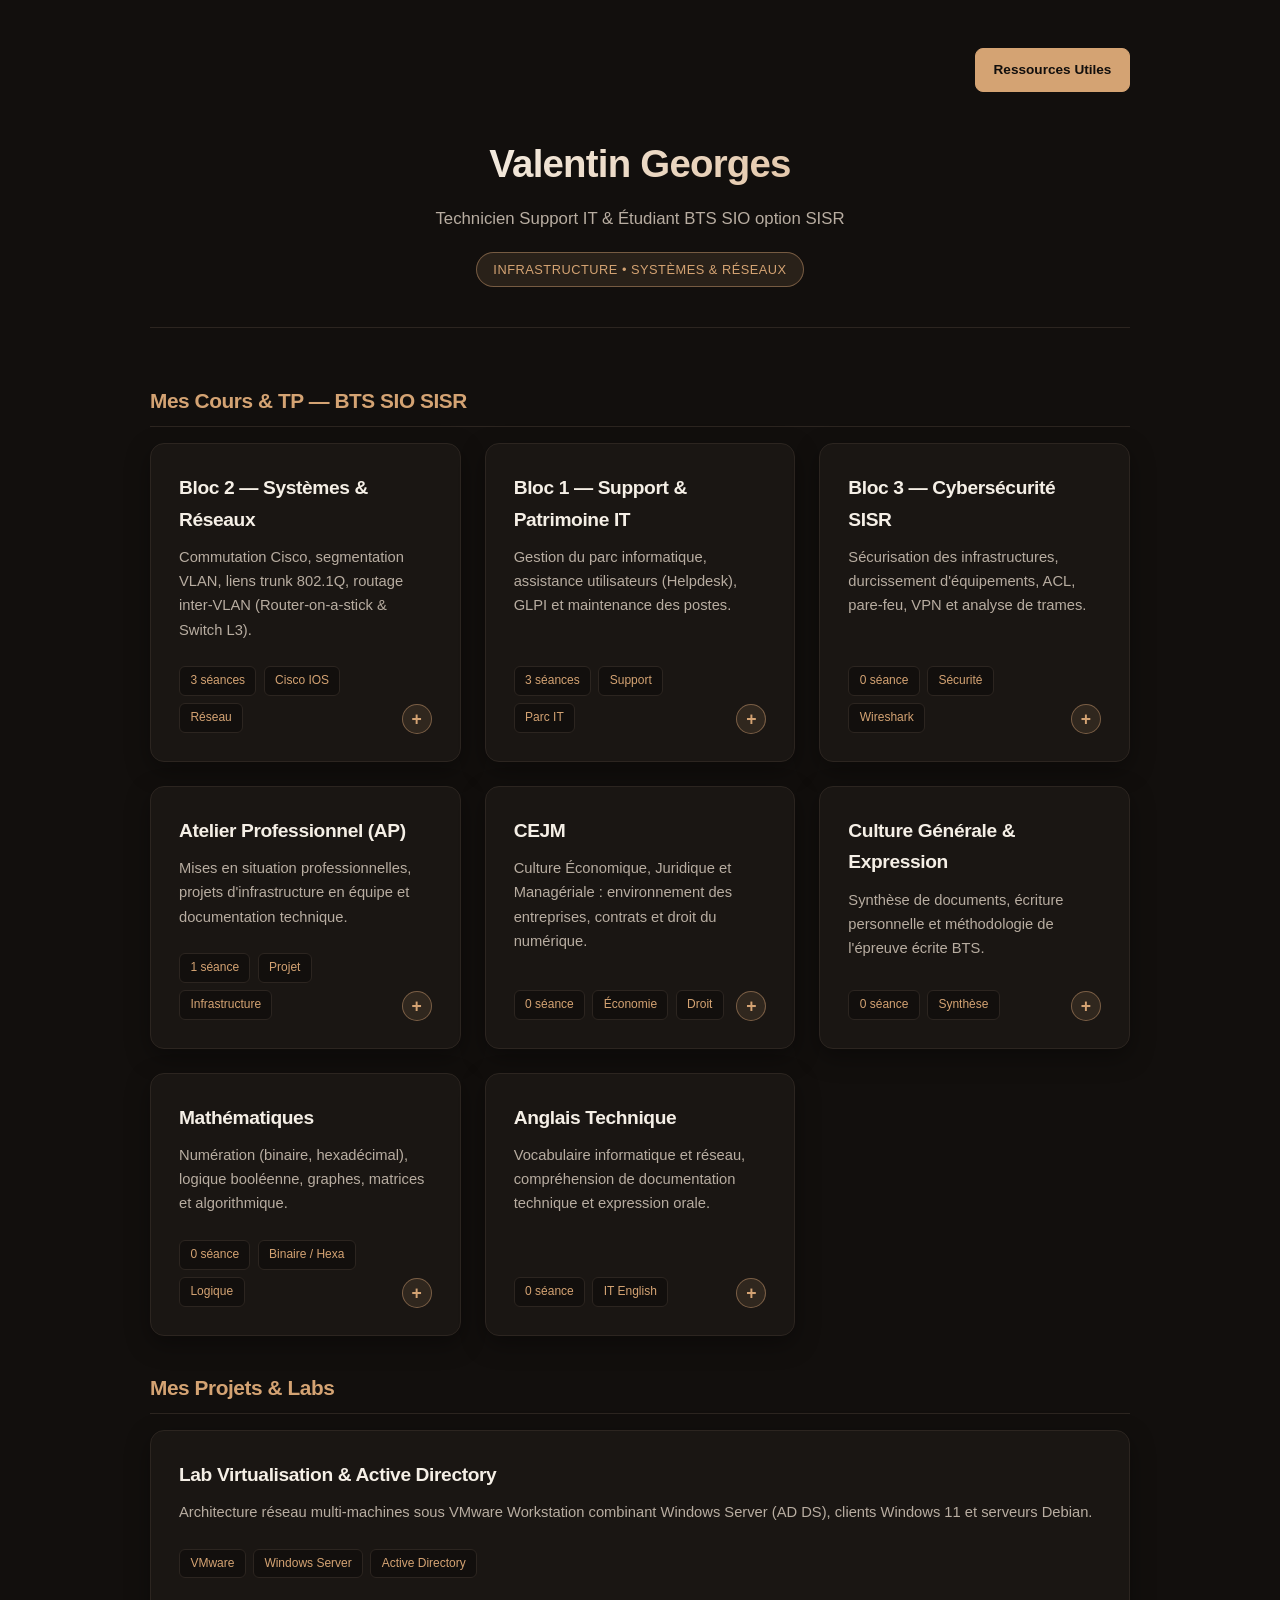
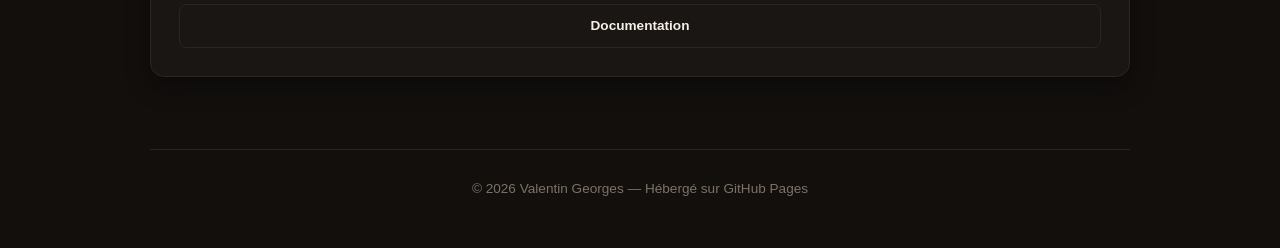
==== index.html @ 8f212cc9 "ajout du TP1 atelier pro" ====
<!DOCTYPE html>
<html lang="fr">
<head>
    <meta charset="UTF-8">
    <meta name="viewport" content="width=device-width, initial-scale=1.0">
    <title>Valentin Georges | Portfolio & Cours BTS SIO SISR</title>
    <link rel="stylesheet" href="style.css">
</head>
<body>

    <div class="container">
<!-- BARRE DE NAVIGATION -->
        <nav class="nav-barre nav-droite">
            <a href="ressources.html" class="btn btn-primary">Ressources Utiles</a>
        </nav>

        <header>
            <h1>Valentin Georges</h1>
            <p>Technicien Support IT & Étudiant BTS SIO option SISR</p>
            <span class="badge-header">Infrastructure • Systèmes & Réseaux </span>
        </header>

        <!-- =========================================================
             SECTION 1 : MES COURS BTS SIO SISR (CLIC POUR DÉPLIER)
             ========================================================= -->
        <h2 class="categorie-titre">Mes Cours & TP — BTS SIO SISR</h2>

        <section class="grid">

            <!-- BLOC 2 : SYSTÈMES & RÉSEAUX -->
            <details class="card">
                <summary>
                    <div>
                        <h2>Bloc 2 — Systèmes & Réseaux</h2>
                        <p>Commutation Cisco, segmentation VLAN, liens trunk 802.1Q, routage inter-VLAN (Router-on-a-stick & Switch L3).</p>
                    </div>
                    <div class="tags">
                        <span class="tag">3 séances</span>
                        <span class="tag">Cisco IOS</span>
                        <span class="tag">Réseau</span>
                    </div>
                </summary>
                <div class="card-liste-cours">
                    <a href="cours/cours-adresse-ip.html" class="btn btn-primary">TP 1 : L'Adresse IP (IPv4, Masque, ARP, DHCP)</a>
                    <a href="cours/tp-vlan-cisco1.html" class="btn btn-primary">TP 2 : Création VLANs & Trunk</a>
                    <a href="cours/tp-vlan-cisco2.html" class="btn btn-primary">TP 3 : Routage Inter-VLAN & L3</a>
                </div>
            </details>

            <!-- BLOC 1 : SUPPORT & PATRIMOINE IT -->
            <details class="card">
                <summary>
                    <div>
                        <h2>Bloc 1 — Support & Patrimoine IT</h2>
                        <p>Gestion du parc informatique, assistance utilisateurs (Helpdesk), GLPI et maintenance des postes.</p>
                    </div>
                    <div class="tags">
                        <span class="tag">3 séances</span>
                        <span class="tag">Support</span>
                        <span class="tag">Parc IT</span>
                    </div> 
                </summary>
                <div class="card-liste-cours">
                    <a href="cours/installation-vm-vmware.html" class="btn btn-primary">TP 1 : Installation VM VMware Workstation</a>
                    <a href="cours/tp-debian-grep.html" class="btn btn-primary">TP 2 : Utilisation de grep sous Debian</a>
                    <a href="cours/config-ip-statique-debian.html" class="btn btn-primary">TP 3:Configuration IP Statique sous Debian</a>
                </div>
            </details>

            <!-- BLOC 3 : CYBERSÉCURITÉ -->
            <details class="card">
                <summary>
                    <div>
                        <h2>Bloc 3 — Cybersécurité SISR</h2>
                        <p>Sécurisation des infrastructures, durcissement d'équipements, ACL, pare-feu, VPN et analyse de trames.</p>
                    </div>
                    <div class="tags">
                        <span class="tag">0 séance</span>
                        <span class="tag">Sécurité</span>
                        <span class="tag">Wireshark</span>
                    </div>
                </summary>
                <div class="card-liste-cours">
                    <span class="btn btn-secondary">Aucun cours publié pour le moment</span>
                </div>
            </details>

            <!-- ATELIER PROFESSIONNEL -->
            <details class="card">
                <summary>
                    <div>
                        <h2>Atelier Professionnel (AP)</h2>
                        <p>Mises en situation professionnelles, projets d'infrastructure en équipe et documentation technique.</p>
                    </div>
                    <div class="tags">
                        <span class="tag">0 séance</span>
                        <span class="tag">Projet</span>
                        <span class="tag">Infrastructure</span>
                    </div>
                </summary>
                <div class="card-liste-cours">
                    <a href="cours/tp1-steganographie.html" class="btn btn-primary">TP 1 : Stéganographie</a>
                </div>
            </details>

            <!-- CEJM -->
            <details class="card">
                <summary>
                    <div>
                        <h2>CEJM</h2>
                        <p>Culture Économique, Juridique et Managériale : environnement des entreprises, contrats et droit du numérique.</p>
                    </div>
                    <div class="tags">
                        <span class="tag">0 séance</span>
                        <span class="tag">Économie</span>
                        <span class="tag">Droit</span>
                    </div>
                </summary>
                <div class="card-liste-cours">
                    <span class="btn btn-secondary">Aucun cours publié pour le moment</span>
                </div>
            </details>

            <!-- CGE -->
            <details class="card">
                <summary>
                    <div>
                        <h2>Culture Générale & Expression</h2>
                        <p>Synthèse de documents, écriture personnelle et méthodologie de l'épreuve écrite BTS.</p>
                    </div>
                    <div class="tags">
                        <span class="tag">0 séance</span>
                        <span class="tag">Synthèse</span>
                    </div>
                </summary>
                <div class="card-liste-cours">
                    <span class="btn btn-secondary">Aucun cours publié pour le moment</span>
                </div>
            </details>

            <!-- MATHÉMATIQUES -->
            <details class="card">
                <summary>
                    <div>
                        <h2>Mathématiques</h2>
                        <p>Numération (binaire, hexadécimal), logique booléenne, graphes, matrices et algorithmique.</p>
                    </div>
                    <div class="tags">
                        <span class="tag">0 séance</span>
                        <span class="tag">Binaire / Hexa</span>
                        <span class="tag">Logique</span>
                    </div>
                </summary>
                <div class="card-liste-cours">
                    <span class="btn btn-secondary">Aucun cours publié pour le moment</span>
                </div>
            </details>

            <!-- ANGLAIS -->
            <details class="card">
                <summary>
                    <div>
                        <h2>Anglais Technique</h2>
                        <p>Vocabulaire informatique et réseau, compréhension de documentation technique et expression orale.</p>
                    </div>
                    <div class="tags">
                        <span class="tag">0 séance</span>
                        <span class="tag">IT English</span>
                    </div>
                </summary>
                <div class="card-liste-cours">
                    <span class="btn btn-secondary">Aucun cours publié pour le moment</span>
                </div>
            </details>

        </section>

        <!-- =========================================================
             SECTION 2 : PROJETS & RÉALISATIONS PERSONNELLES
             ========================================================= -->
        <h2 class="categorie-titre">Mes Projets & Labs</h2>

        <section class="grid">

            <!-- PROJET 2 : LAB VMWARE -->
            <article class="card">
                <div>
                    <h2>Lab Virtualisation & Active Directory</h2>
                    <p>Architecture réseau multi-machines sous VMware Workstation combinant Windows Server (AD DS), clients Windows 11 et serveurs Debian.</p>
                    <div class="tags">
                        <span class="tag">VMware</span>
                        <span class="tag">Windows Server</span>
                        <span class="tag">Active Directory</span>
                    </div>
                </div>
                <div class="links">
                    <a href="https://github.com/GsValentin" target="_blank" class="btn btn-secondary">Documentation</a>
                </div>
            </article>

        </section>

        <footer>
            <p>© 2026 Valentin Georges — Hébergé sur GitHub Pages</p>
        </footer>
    </div>
<script>
        document.querySelectorAll('details.card').forEach(card => {
            const nbCours = card.querySelectorAll('.card-liste-cours a.btn').length;
            const premierTag = card.querySelector('.tags .tag');
            if (premierTag) {
                premierTag.textContent = nbCours + (nbCours > 1 ? ' séances' : ' séance');
            }
        });
    </script>
</body>
</body>
</html>
---- style.css ----
/* ==========================================================================
   DESIGN SYSTEM "ESPRESSO & CARAMEL" (INSPIRATION FINARY)
   ========================================================================== */
:root {
    /* Fonds (Brun profond & Espresso) */
    --bg-main: #120F0D;          /* Fond principal très sombre et chaud */
    --bg-surface: #1A1613;       /* Fond des cartes et panneaux */
    --bg-surface-hover: #221D19; /* Survol des cartes */
    --bg-code: #0D0B09;          /* Fond des blocs de code */

    /* Textes (Crème, Lin & Taupe) */
    --text-primary: #F5EFE6;     /* Blanc crème doux (lisible sans agresser) */
    --text-secondary: #B8ADA1;   /* Beige grisé / taupe pour les descriptions */
    --text-muted: #7D7267;       /* Brun clair discret */

    /* Accents (Caramel, Or doux & Sable) */
    --accent-caramel: #D4A373;   /* Caramel signature */
    --accent-hover: #E2B68A;     /* Caramel éclairci au survol */
    --accent-subtle: rgba(212, 163, 115, 0.12); /* Teinte de fond légère */

    /* Bordures & Ombres */
    --border-subtle: #2C2520;
    --border-accent: rgba(212, 163, 115, 0.45);
    --shadow-card: 0 8px 24px rgba(0, 0, 0, 0.35);
}

/* --- Réinitialisation & Base --- */
* {
    box-sizing: border-box;
    margin: 0;
    padding: 0;
}

body {
    font-family: "Inter", -apple-system, BlinkMacSystemFont, "Segoe UI", Roboto, sans-serif;
    background-color: var(--bg-main);
    color: var(--text-primary);
    line-height: 1.65;
    padding: 3rem 1.25rem;
    -webkit-font-smoothing: antialiased;
}

.container {
    max-width: 980px;
    margin: 0 auto;
}

/* --- Typographie globale --- */
h1, h2, h3, h4 {
    color: var(--text-primary);
    font-weight: 600;
    letter-spacing: -0.02em;
}

a {
    color: var(--accent-caramel);
    text-decoration: none;
    transition: color 0.2s ease;
}

a:hover {
    color: var(--accent-hover);
}

/* --- Barre de navigation supérieure --- */
.nav-barre {
    display: flex;
    justify-content: space-between;
    align-items: center;
    gap: 0.75rem;
    margin-bottom: 2.5rem;
}

.nav-barre.nav-droite {
    justify-content: flex-end;
}

.nav-barre .btn {
    flex: 0 1 auto;
}

/* --- En-tête (Header) --- */
header {
    text-align: center;
    margin-bottom: 3.5rem;
    padding-bottom: 2.5rem;
    border-bottom: 1px solid var(--border-subtle);
}

header h1 {
    font-size: 2.4rem;
    margin-bottom: 0.6rem;
    background: linear-gradient(135deg, #F5EFE6 30%, #D4A373 100%);
    -webkit-background-clip: text;
    -webkit-text-fill-color: transparent;
}

header p {
    color: var(--text-secondary);
    font-size: 1.05rem;
    max-width: 600px;
    margin: 0 auto;
}

.badge-header {
    display: inline-block;
    background-color: var(--accent-subtle);
    color: var(--accent-caramel);
    border: 1px solid var(--border-accent);
    padding: 0.35rem 1rem;
    border-radius: 999px;
    font-size: 0.8rem;
    font-weight: 500;
    letter-spacing: 0.04em;
    text-transform: uppercase;
    margin-top: 1.25rem;
}

/* --- Grille & Cartes Projets (Portfolio) --- */
.grid {
    display: grid;
    grid-template-columns: repeat(auto-fit, minmax(290px, 1fr));
    gap: 1.5rem;
}

.card {
    background-color: var(--bg-surface);
    border: 1px solid var(--border-subtle);
    border-radius: 14px;
    padding: 1.75rem;
    display: flex;
    flex-direction: column;
    justify-content: space-between;
    box-shadow: var(--shadow-card);
    transition: transform 0.25s ease, border-color 0.25s ease, background-color 0.25s ease;
}

.card:hover {
    transform: translateY(-3px);
    background-color: var(--bg-surface-hover);
    border-color: var(--border-accent);
}

.card h2, .card h3 {
    font-size: 1.2rem;
    margin-bottom: 0.6rem;
}

.card p {
    color: var(--text-secondary);
    font-size: 0.92rem;
    margin-bottom: 1.5rem;
}

/* --- Étiquettes (Tags) --- */
.tags {
    display: flex;
    flex-wrap: wrap;
    gap: 0.45rem;
    margin-bottom: 1.6rem;
}

.tag {
    background-color: var(--bg-main);
    color: var(--accent-caramel);
    font-size: 0.75rem;
    font-weight: 500;
    padding: 0.25rem 0.65rem;
    border-radius: 6px;
    border: 1px solid var(--border-subtle);
}

/* --- Boutons d'action --- */
.links {
    display: flex;
    gap: 0.75rem;
}

.btn {
    display: inline-flex;
    align-items: center;
    justify-content: center;
    font-size: 0.85rem;
    font-weight: 600;
    padding: 0.6rem 1.1rem;
    border-radius: 8px;
    flex: 1;
    cursor: pointer;
    transition: all 0.2s ease;
}

.btn-primary {
    background-color: var(--accent-caramel);
    color: #120F0D;
    border: 1px solid var(--accent-caramel);
}

.btn-primary:hover {
    background-color: var(--accent-hover);
    border-color: var(--accent-hover);
    color: #120F0D;
}

.btn-secondary {
    background-color: transparent;
    color: var(--text-primary);
    border: 1px solid var(--border-subtle);
}

.btn-secondary:hover {
    background-color: var(--accent-subtle);
    border-color: var(--accent-caramel);
    color: var(--accent-caramel);
}

/* --- Tableaux & Blocs de code --- */
table {
    width: 100%;
    border-collapse: collapse;
    margin: 1.5rem 0;
    background-color: var(--bg-surface);
    border-radius: 10px;
    overflow: hidden;
    border: 1px solid var(--border-subtle);
}

th, td {
    padding: 0.85rem 1rem;
    text-align: left;
    border-bottom: 1px solid var(--border-subtle);
    font-size: 0.9rem;
}

th {
    background-color: var(--bg-surface-hover);
    color: var(--accent-caramel);
    font-weight: 600;
}

pre, code {
    font-family: "Cascadia Code", "Fira Code", Consolas, monospace;
    background-color: var(--bg-code);
    border: 1px solid var(--border-subtle);
    border-radius: 6px;
    font-size: 0.88rem;
}

code {
    padding: 0.15rem 0.4rem;
    color: var(--accent-caramel);
}

pre {
    padding: 1.1rem;
    overflow-x: auto;
    margin: 1.25rem 0;
    color: var(--text-primary);
}

pre code {
    border: none;
    padding: 0;
    background: none;
    color: inherit;
}

/* ==========================================================================
   COMPOSANTS RÉUTILISABLES : FICHES DE COURS & TP (.fiche-cours)
   ========================================================================== */
.fiche-cours {
    background-color: var(--bg-surface);
    border: 1px solid var(--border-subtle);
    border-radius: 14px;
    padding: 2.25rem;
    box-shadow: var(--shadow-card);
}

.fiche-cours h2 {
    color: var(--accent-caramel);
    font-size: 1.35rem;
    margin: 2.2rem 0 1rem 0;
    padding-bottom: 0.45rem;
    border-bottom: 1px solid var(--border-subtle);
}

.fiche-cours h2:first-child {
    margin-top: 0;
}

.fiche-cours h3 {
    color: var(--text-primary);
    font-size: 1.1rem;
    margin: 1.5rem 0 0.6rem 0;
}

.fiche-cours p {
    color: var(--text-secondary);
    margin-bottom: 1rem;
}

.fiche-cours ul, .fiche-cours ol {
    margin-left: 1.5rem;
    margin-bottom: 1.25rem;
    color: var(--text-secondary);
}

.fiche-cours li {
    margin-bottom: 0.45rem;
}

/* Encadré d'alerte / astuce / règle importante */
.encadre {
    background-color: var(--accent-subtle);
    border-left: 3px solid var(--accent-caramel);
    padding: 1rem 1.25rem;
    border-radius: 0 8px 8px 0;
    margin: 1.25rem 0;
    color: var(--text-primary);
    font-size: 0.92rem;
}

.encadre strong {
    color: var(--accent-caramel);
}

/* Captures d'écran & Schémas dans un cours */
.image-cours {
    max-width: 100%;
    height: auto;
    border-radius: 10px;
    border: 1px solid var(--border-subtle);
    margin: 1.25rem 0;
    display: block;
}

/* Lecteur PDF intégré */
.pdf-cadre {
    width: 100%;
    height: 650px;
    border: 1px solid var(--border-subtle);
    border-radius: 10px;
    margin-top: 1rem;
}

/* ==========================================================================
   COMPOSANTS RÉUTILISABLES : PAGE RESSOURCES & COMMANDES
   ========================================================================== */
.barre-recherche {
    width: 100%;
    padding: 0.9rem 1.2rem;
    background-color: var(--bg-surface);
    border: 1px solid var(--border-subtle);
    border-radius: 10px;
    color: var(--text-primary);
    font-size: 1rem;
    margin-bottom: 2rem;
    outline: none;
    transition: border-color 0.2s;
}

.barre-recherche:focus {
    border-color: var(--accent-caramel);
}

.categorie-titre {
    color: var(--accent-caramel);
    font-size: 1.3rem;
    margin: 2.2rem 0 1rem 0;
    padding-bottom: 0.5rem;
    border-bottom: 1px solid var(--border-subtle);
}

.commande-ligne {
    background-color: var(--bg-surface);
    border: 1px solid var(--border-subtle);
    border-radius: 10px;
    padding: 1rem 1.25rem;
    margin-bottom: 0.85rem;
    display: flex;
    flex-wrap: wrap;
    align-items: center;
    justify-content: space-between;
    gap: 1rem;
    transition: border-color 0.2s;
}

.commande-ligne:hover {
    border-color: var(--border-accent);
}

.commande-info {
    flex: 1;
    min-width: 240px;
}

.commande-desc {
    color: var(--text-secondary);
    font-size: 0.9rem;
    margin-top: 0.35rem;
}

.btn-copier {
    background-color: var(--accent-subtle);
    color: var(--accent-caramel);
    border: 1px solid var(--border-accent);
    padding: 0.45rem 0.9rem;
    border-radius: 6px;
    font-size: 0.8rem;
    font-weight: 600;
    cursor: pointer;
    transition: all 0.2s;
}

.btn-copier:hover {
    background-color: var(--accent-caramel);
    color: #120F0D;
}

/* --- Pied de page (Footer) --- */
footer {
    text-align: center;
    margin-top: 4.5rem;
    padding-top: 1.75rem;
    border-top: 1px solid var(--border-subtle);
    color: var(--text-muted);
    font-size: 0.85rem;
}
/* ==========================================================================
   CARTES DE COURS DÉPLIABLES (ACCORDÉON NATIF)
   ========================================================================== */
details.card {
    padding: 0;
    cursor: pointer;
    overflow: hidden;
}

details.card summary {
    list-style: none;
    padding: 1.75rem;
    display: flex;
    flex-direction: column;
    justify-content: space-between;
    height: 100%;
    position: relative;
}

details.card summary::-webkit-details-marker {
    display: none;
}

/* Indicateur visuel (+ / −) en bas à droite, aligné avec les tags */
details.card summary::after {
    content: "+";
    position: absolute;
    bottom: 1.65rem;
    right: 1.75rem;
    width: 28px;
    height: 28px;
    border-radius: 50%;
    background-color: var(--accent-subtle);
    color: var(--accent-caramel);
    border: 1px solid var(--border-accent);
    display: flex;
    align-items: center;
    justify-content: center;
    font-size: 1.1rem;
    font-weight: 600;
    transition: transform 0.25s ease, background-color 0.2s ease;
}

details.card[open] summary::after {
    content: "−";
    background-color: var(--accent-caramel);
    color: #120F0D;
}

details.card summary .tags {
    margin-bottom: 0;
    padding-right: 2.5rem; /* Évite qu'un tag ne passe sous le bouton + */
}

/* Contenu qui apparaît quand on clique sur la carte */
.card-liste-cours {
    padding: 1.25rem 1.75rem 1.75rem 1.75rem;
    border-top: 1px solid var(--border-subtle);
    display: flex;
    flex-direction: column;
    gap: 0.65rem;
    cursor: default;
    background-color: rgba(0, 0, 0, 0.15);
}

.card-liste-cours .btn {
    justify-content: flex-start;
    text-align: left;
}
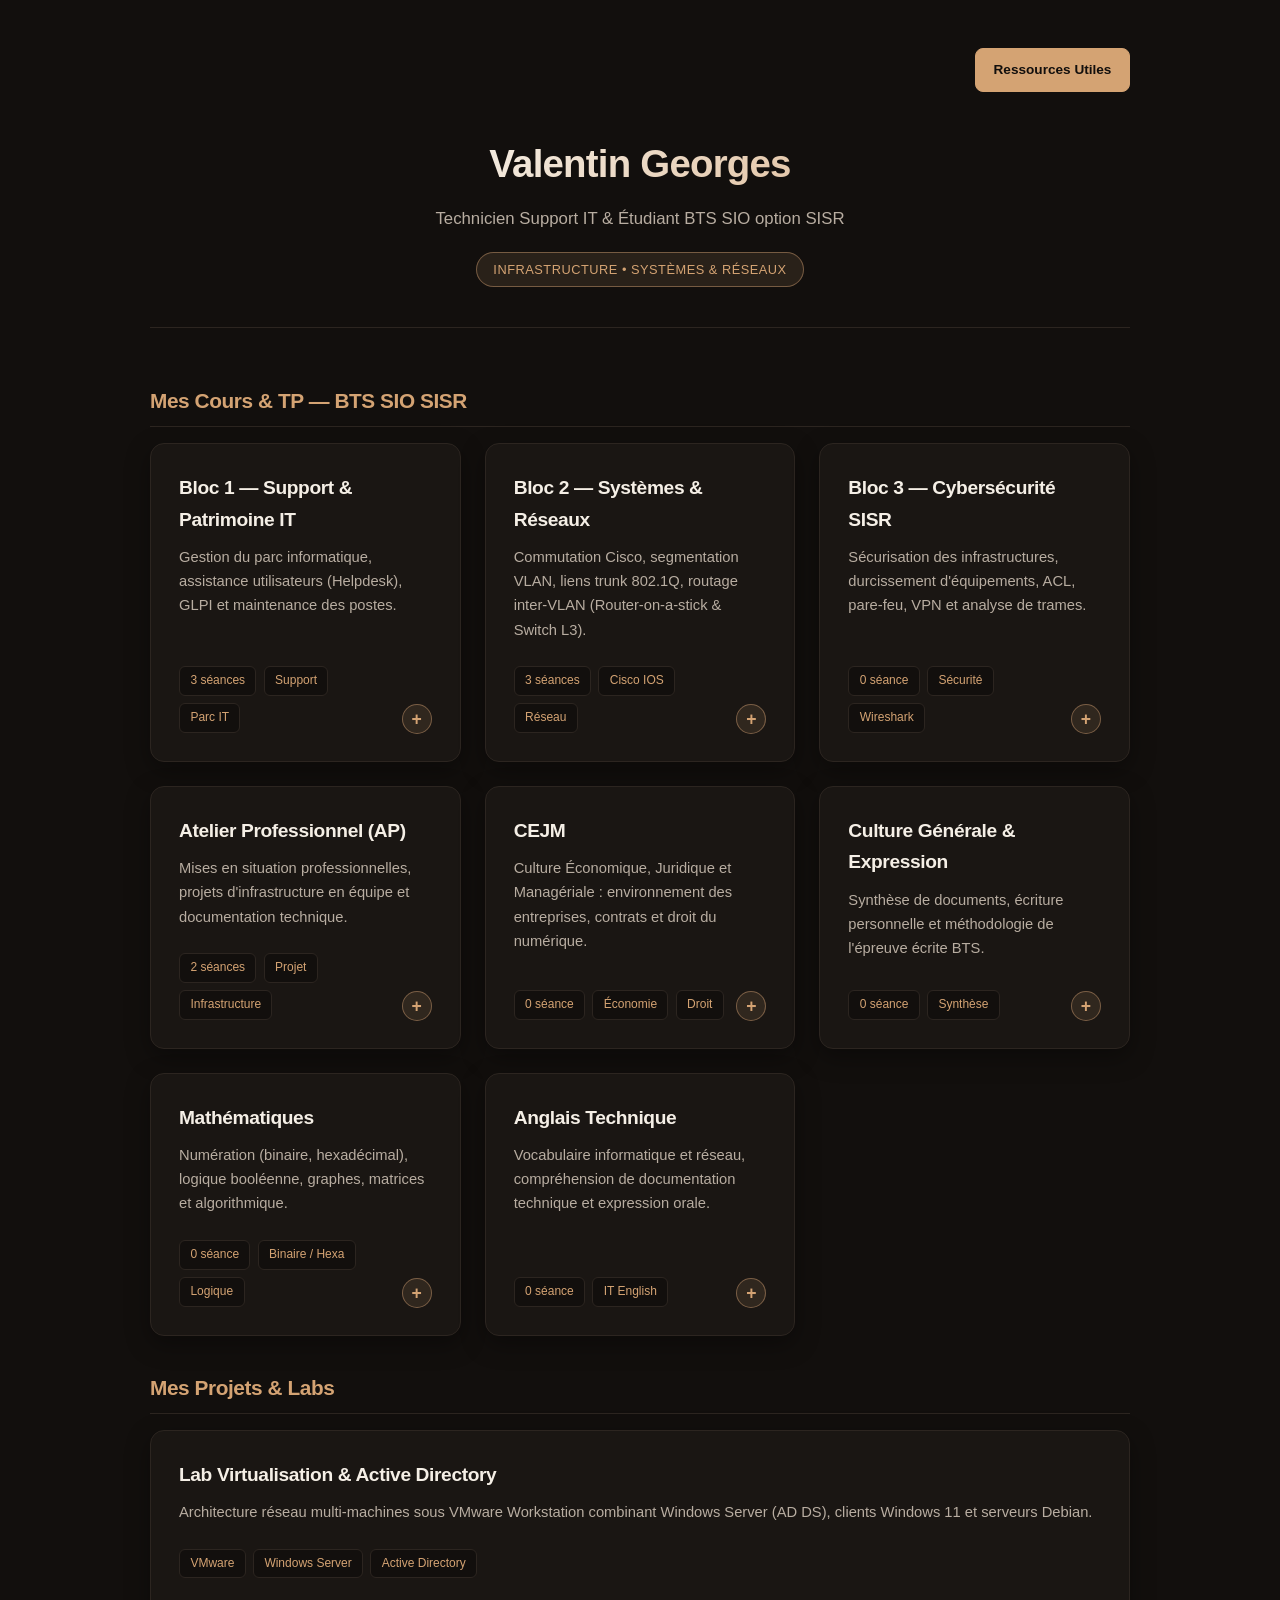
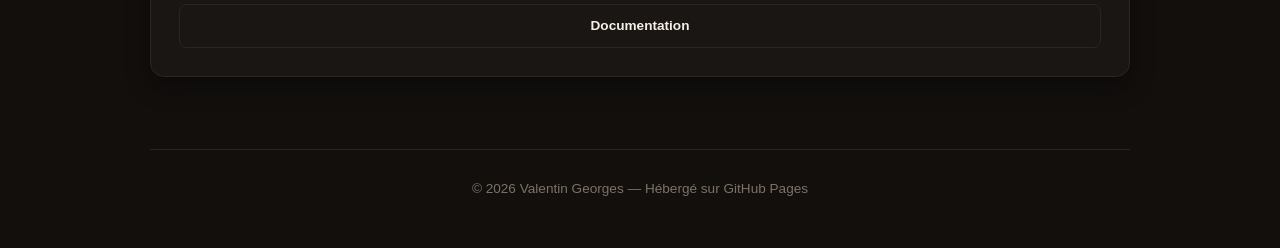
==== commit 3270ab59: "ajout du TP2 atelier pro" ====
--- a/index.html
+++ b/index.html
@@ -28,26 +28,6 @@
 
         <section class="grid">
 
-            <!-- BLOC 2 : SYSTÈMES & RÉSEAUX -->
-            <details class="card">
-                <summary>
-                    <div>
-                        <h2>Bloc 2 — Systèmes & Réseaux</h2>
-                        <p>Commutation Cisco, segmentation VLAN, liens trunk 802.1Q, routage inter-VLAN (Router-on-a-stick & Switch L3).</p>
-                    </div>
-                    <div class="tags">
-                        <span class="tag">3 séances</span>
-                        <span class="tag">Cisco IOS</span>
-                        <span class="tag">Réseau</span>
-                    </div>
-                </summary>
-                <div class="card-liste-cours">
-                    <a href="cours/cours-adresse-ip.html" class="btn btn-primary">TP 1 : L'Adresse IP (IPv4, Masque, ARP, DHCP)</a>
-                    <a href="cours/tp-vlan-cisco1.html" class="btn btn-primary">TP 2 : Création VLANs & Trunk</a>
-                    <a href="cours/tp-vlan-cisco2.html" class="btn btn-primary">TP 3 : Routage Inter-VLAN & L3</a>
-                </div>
-            </details>
-
             <!-- BLOC 1 : SUPPORT & PATRIMOINE IT -->
             <details class="card">
                 <summary>
@@ -67,6 +47,26 @@
                     <a href="cours/config-ip-statique-debian.html" class="btn btn-primary">TP 3:Configuration IP Statique sous Debian</a>
                 </div>
             </details>
+            <!-- BLOC 2 : SYSTÈMES & RÉSEAUX -->
+            <details class="card">
+                <summary>
+                    <div>
+                        <h2>Bloc 2 — Systèmes & Réseaux</h2>
+                        <p>Commutation Cisco, segmentation VLAN, liens trunk 802.1Q, routage inter-VLAN (Router-on-a-stick & Switch L3).</p>
+                    </div>
+                    <div class="tags">
+                        <span class="tag">3 séances</span>
+                        <span class="tag">Cisco IOS</span>
+                        <span class="tag">Réseau</span>
+                    </div>
+                </summary>
+                <div class="card-liste-cours">
+                    <a href="cours/cours-adresse-ip.html" class="btn btn-primary">TP 1 : L'Adresse IP (IPv4, Masque, ARP, DHCP)</a>
+                    <a href="cours/tp-vlan-cisco1.html" class="btn btn-primary">TP 2 : Création VLANs & Trunk</a>
+                    <a href="cours/tp-vlan-cisco2.html" class="btn btn-primary">TP 3 : Routage Inter-VLAN & L3</a>
+                </div>
+            </details>
+
 
             <!-- BLOC 3 : CYBERSÉCURITÉ -->
             <details class="card">
@@ -101,6 +101,7 @@
                 </summary>
                 <div class="card-liste-cours">
                     <a href="cours/tp1-steganographie.html" class="btn btn-primary">TP 1 : Stéganographie</a>
+                    <a href="cours/tp2-intrusion-windows.html" class="btn btn-primary">TP 2 : Intrusion sous Windows</a>
                 </div>
             </details>
 
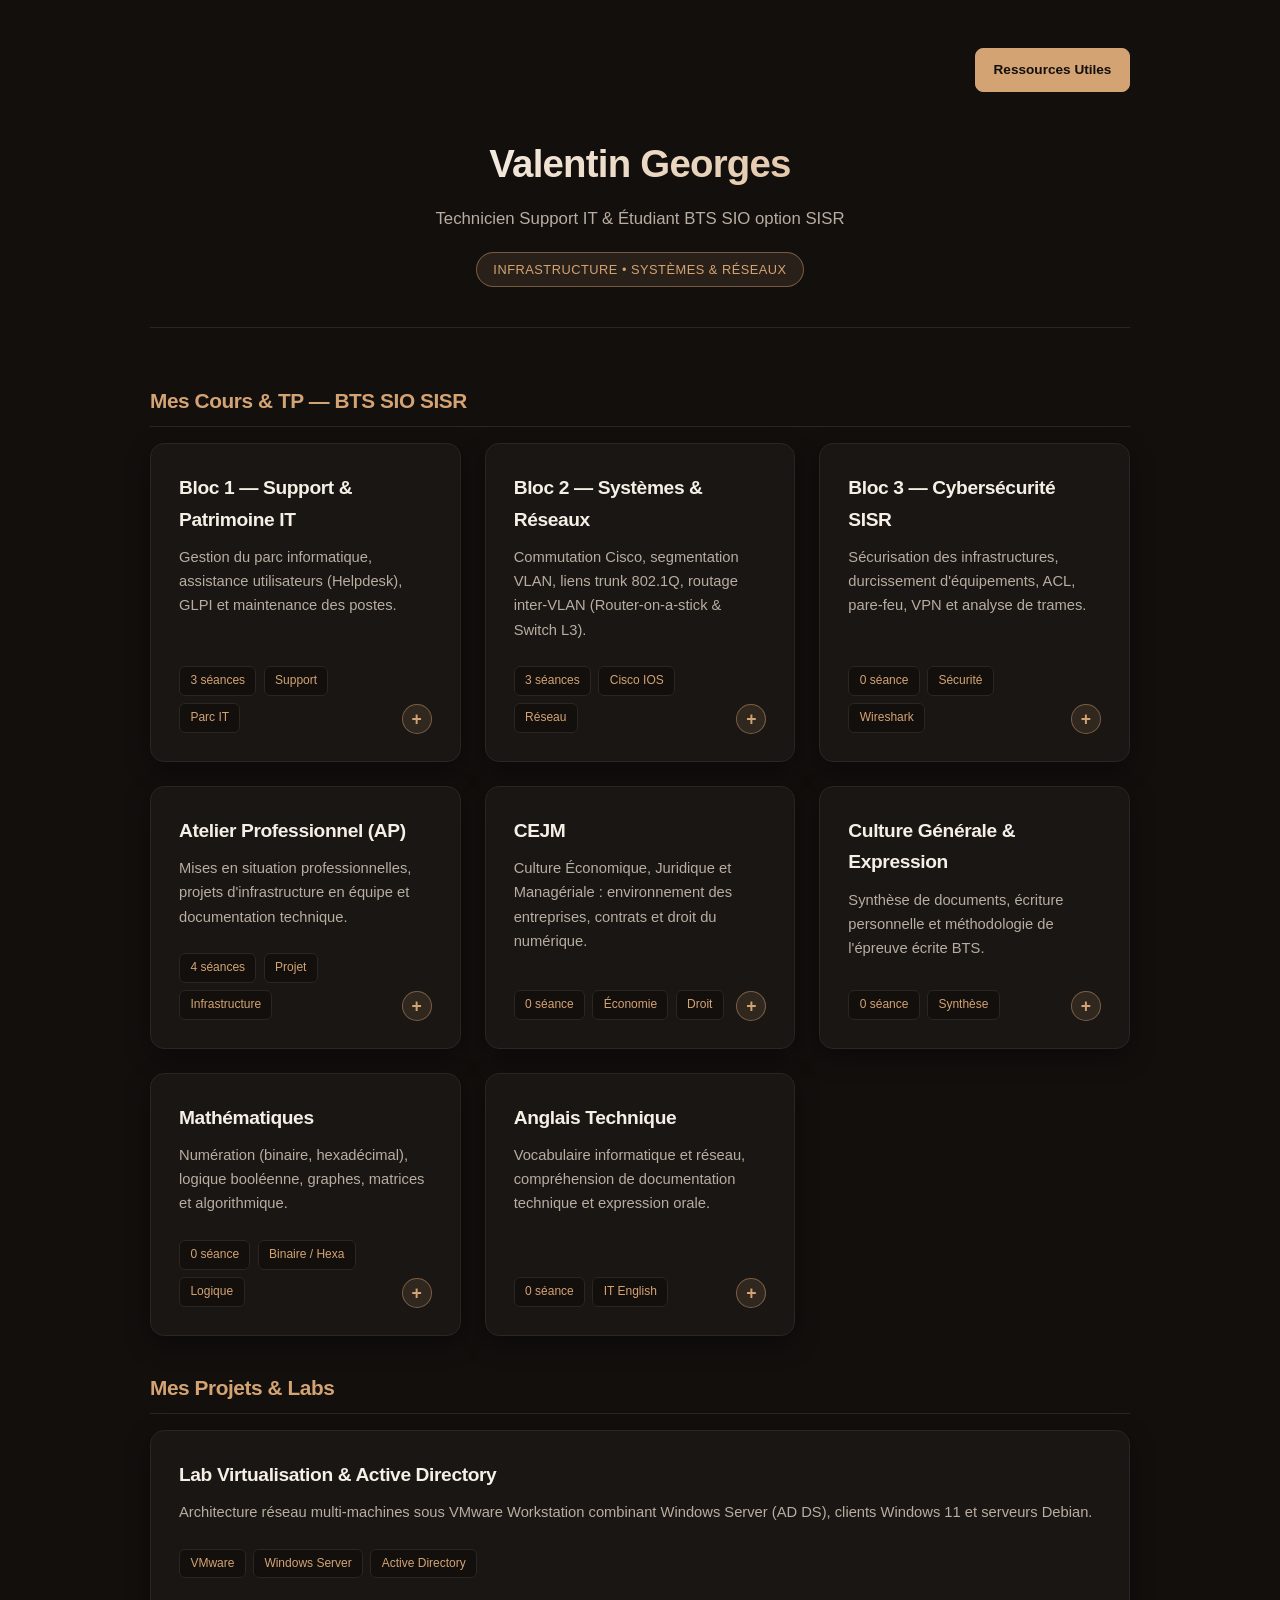
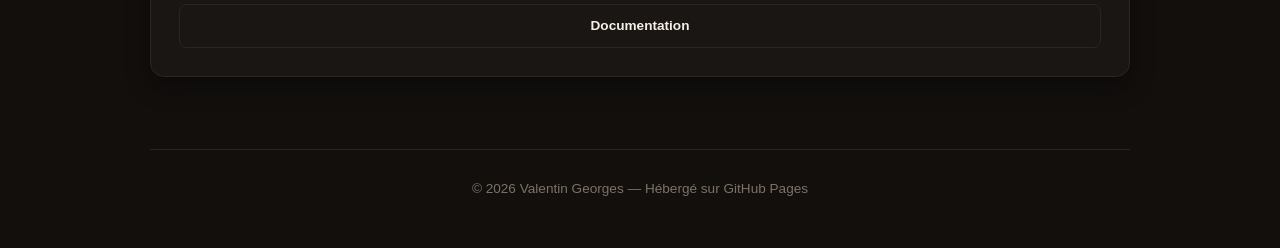
==== commit 6f4ea364: "ajout du tp4 atelier pro 2" ====
--- a/index.html
+++ b/index.html
@@ -102,6 +102,8 @@
                 <div class="card-liste-cours">
                     <a href="cours/tp1-steganographie.html" class="btn btn-primary">TP 1 : Stéganographie</a>
                     <a href="cours/tp2-intrusion-windows.html" class="btn btn-primary">TP 2 : Intrusion sous Windows</a>
+                    <a href="cours/tp3-cookies-rgpd.html" class="btn btn-primary">TP 3 : Cookies & RGPD</a>
+                    <a href="cours/tp4-git.html" class="btn btn-primary">TP 4 : Gestion de Versions avec Git</a>
                 </div>
             </details>
 
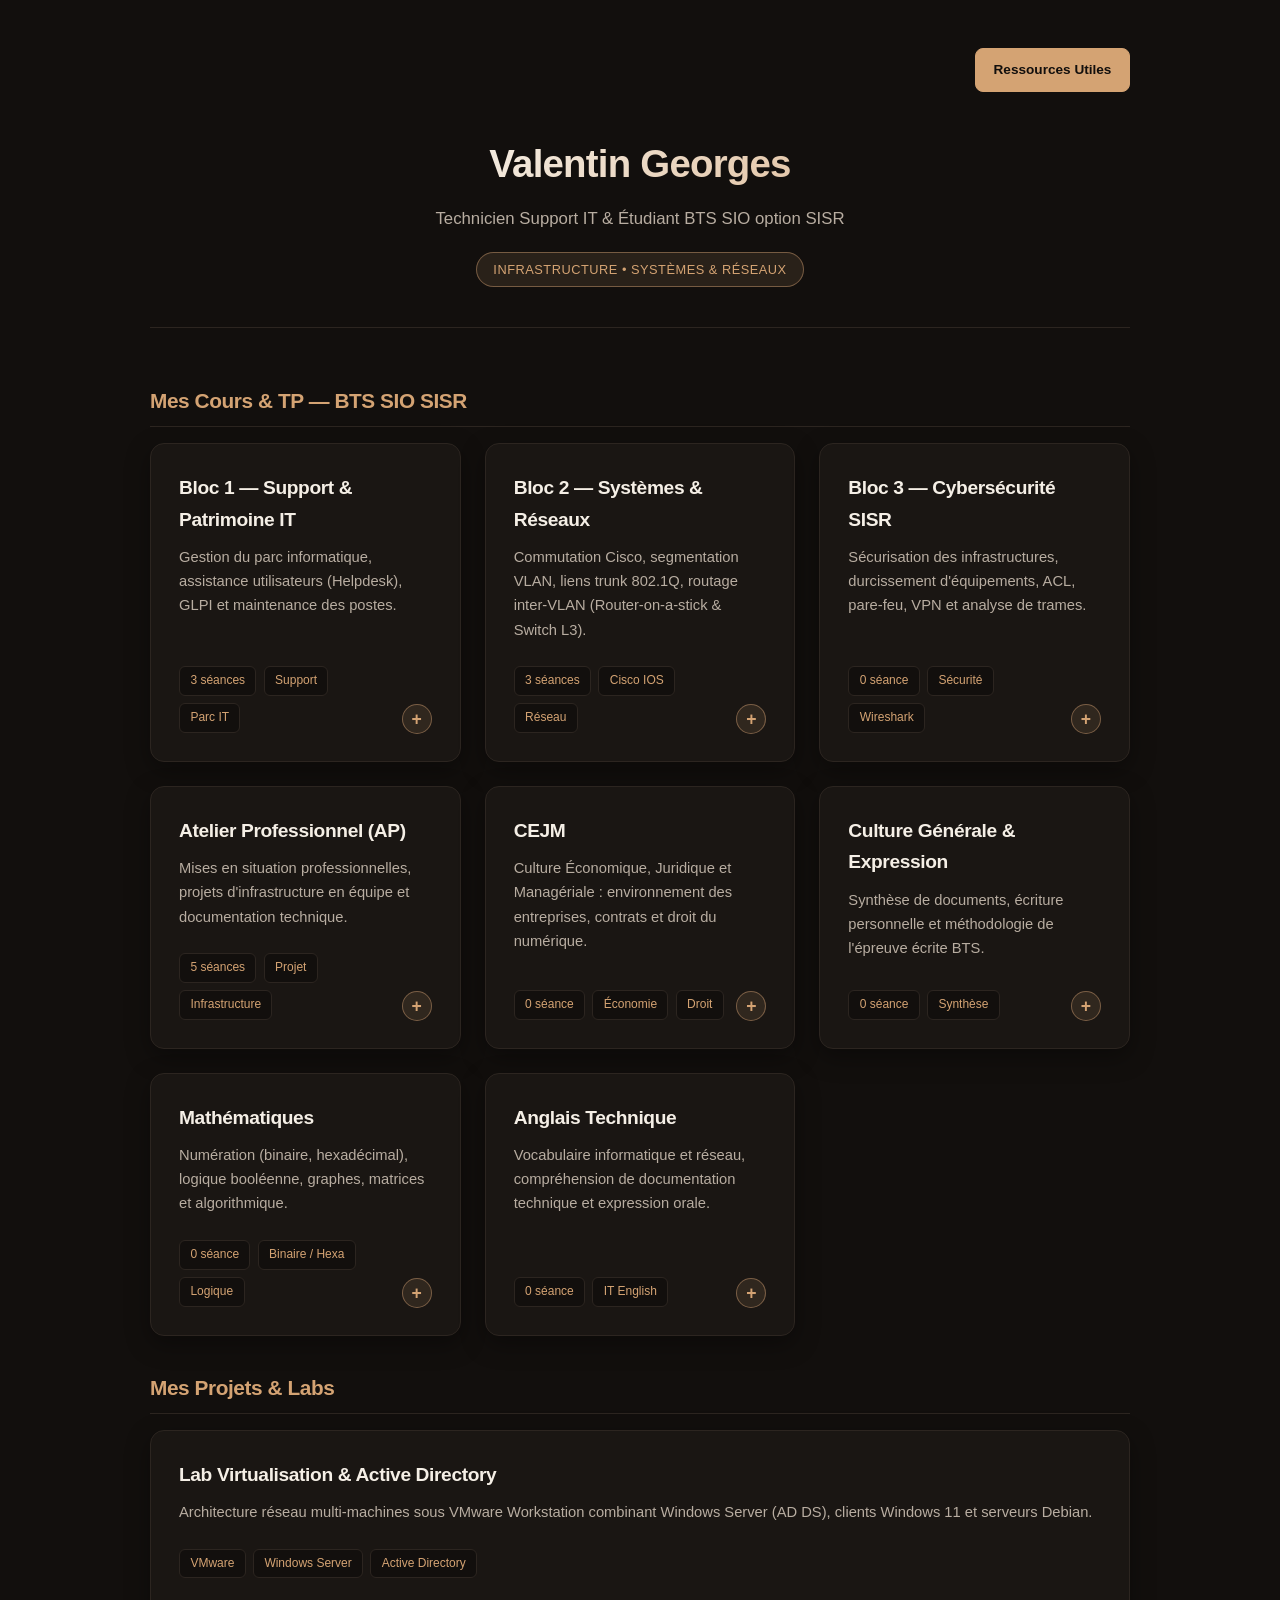
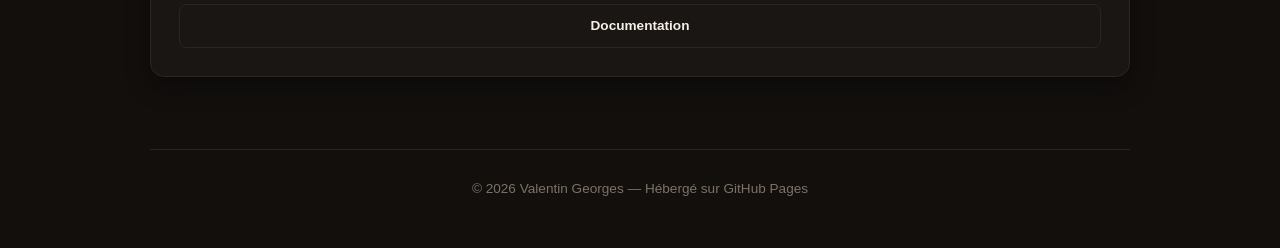
==== commit ad57c1ea: "ajout TP 5 AP" ====
--- a/index.html
+++ b/index.html
@@ -1,222 +1,283 @@
-
-<!DOCTYPE html>
+<!doctype html>
 <html lang="fr">
-<head>
-    <meta charset="UTF-8">
-    <meta name="viewport" content="width=device-width, initial-scale=1.0">
+  <head>
+    <meta charset="UTF-8" />
+    <meta name="viewport" content="width=device-width, initial-scale=1.0" />
     <title>Valentin Georges | Portfolio & Cours BTS SIO SISR</title>
-    <link rel="stylesheet" href="style.css">
-</head>
-<body>
-
+    <link rel="stylesheet" href="style.css" />
+  </head>
+  <body>
     <div class="container">
-<!-- BARRE DE NAVIGATION -->
-        <nav class="nav-barre nav-droite">
-            <a href="ressources.html" class="btn btn-primary">Ressources Utiles</a>
-        </nav>
-
-        <header>
-            <h1>Valentin Georges</h1>
-            <p>Technicien Support IT & Étudiant BTS SIO option SISR</p>
-            <span class="badge-header">Infrastructure • Systèmes & Réseaux </span>
-        </header>
-
-        <!-- =========================================================
+      <!-- BARRE DE NAVIGATION -->
+      <nav class="nav-barre nav-droite">
+        <a href="ressources.html" class="btn btn-primary">Ressources Utiles</a>
+      </nav>
+
+      <header>
+        <h1>Valentin Georges</h1>
+        <p>Technicien Support IT & Étudiant BTS SIO option SISR</p>
+        <span class="badge-header">Infrastructure • Systèmes & Réseaux </span>
+      </header>
+
+      <!-- =========================================================
              SECTION 1 : MES COURS BTS SIO SISR (CLIC POUR DÉPLIER)
              ========================================================= -->
-        <h2 class="categorie-titre">Mes Cours & TP — BTS SIO SISR</h2>
-
-        <section class="grid">
-
-            <!-- BLOC 1 : SUPPORT & PATRIMOINE IT -->
-            <details class="card">
-                <summary>
-                    <div>
-                        <h2>Bloc 1 — Support & Patrimoine IT</h2>
-                        <p>Gestion du parc informatique, assistance utilisateurs (Helpdesk), GLPI et maintenance des postes.</p>
-                    </div>
-                    <div class="tags">
-                        <span class="tag">3 séances</span>
-                        <span class="tag">Support</span>
-                        <span class="tag">Parc IT</span>
-                    </div> 
-                </summary>
-                <div class="card-liste-cours">
-                    <a href="cours/installation-vm-vmware.html" class="btn btn-primary">TP 1 : Installation VM VMware Workstation</a>
-                    <a href="cours/tp-debian-grep.html" class="btn btn-primary">TP 2 : Utilisation de grep sous Debian</a>
-                    <a href="cours/config-ip-statique-debian.html" class="btn btn-primary">TP 3:Configuration IP Statique sous Debian</a>
-                </div>
-            </details>
-            <!-- BLOC 2 : SYSTÈMES & RÉSEAUX -->
-            <details class="card">
-                <summary>
-                    <div>
-                        <h2>Bloc 2 — Systèmes & Réseaux</h2>
-                        <p>Commutation Cisco, segmentation VLAN, liens trunk 802.1Q, routage inter-VLAN (Router-on-a-stick & Switch L3).</p>
-                    </div>
-                    <div class="tags">
-                        <span class="tag">3 séances</span>
-                        <span class="tag">Cisco IOS</span>
-                        <span class="tag">Réseau</span>
-                    </div>
-                </summary>
-                <div class="card-liste-cours">
-                    <a href="cours/cours-adresse-ip.html" class="btn btn-primary">TP 1 : L'Adresse IP (IPv4, Masque, ARP, DHCP)</a>
-                    <a href="cours/tp-vlan-cisco1.html" class="btn btn-primary">TP 2 : Création VLANs & Trunk</a>
-                    <a href="cours/tp-vlan-cisco2.html" class="btn btn-primary">TP 3 : Routage Inter-VLAN & L3</a>
-                </div>
-            </details>
-
-
-            <!-- BLOC 3 : CYBERSÉCURITÉ -->
-            <details class="card">
-                <summary>
-                    <div>
-                        <h2>Bloc 3 — Cybersécurité SISR</h2>
-                        <p>Sécurisation des infrastructures, durcissement d'équipements, ACL, pare-feu, VPN et analyse de trames.</p>
-                    </div>
-                    <div class="tags">
-                        <span class="tag">0 séance</span>
-                        <span class="tag">Sécurité</span>
-                        <span class="tag">Wireshark</span>
-                    </div>
-                </summary>
-                <div class="card-liste-cours">
-                    <span class="btn btn-secondary">Aucun cours publié pour le moment</span>
-                </div>
-            </details>
-
-            <!-- ATELIER PROFESSIONNEL -->
-            <details class="card">
-                <summary>
-                    <div>
-                        <h2>Atelier Professionnel (AP)</h2>
-                        <p>Mises en situation professionnelles, projets d'infrastructure en équipe et documentation technique.</p>
-                    </div>
-                    <div class="tags">
-                        <span class="tag">0 séance</span>
-                        <span class="tag">Projet</span>
-                        <span class="tag">Infrastructure</span>
-                    </div>
-                </summary>
-                <div class="card-liste-cours">
-                    <a href="cours/tp1-steganographie.html" class="btn btn-primary">TP 1 : Stéganographie</a>
-                    <a href="cours/tp2-intrusion-windows.html" class="btn btn-primary">TP 2 : Intrusion sous Windows</a>
-                    <a href="cours/tp3-cookies-rgpd.html" class="btn btn-primary">TP 3 : Cookies & RGPD</a>
-                    <a href="cours/tp4-git.html" class="btn btn-primary">TP 4 : Gestion de Versions avec Git</a>
-                </div>
-            </details>
-
-            <!-- CEJM -->
-            <details class="card">
-                <summary>
-                    <div>
-                        <h2>CEJM</h2>
-                        <p>Culture Économique, Juridique et Managériale : environnement des entreprises, contrats et droit du numérique.</p>
-                    </div>
-                    <div class="tags">
-                        <span class="tag">0 séance</span>
-                        <span class="tag">Économie</span>
-                        <span class="tag">Droit</span>
-                    </div>
-                </summary>
-                <div class="card-liste-cours">
-                    <span class="btn btn-secondary">Aucun cours publié pour le moment</span>
-                </div>
-            </details>
-
-            <!-- CGE -->
-            <details class="card">
-                <summary>
-                    <div>
-                        <h2>Culture Générale & Expression</h2>
-                        <p>Synthèse de documents, écriture personnelle et méthodologie de l'épreuve écrite BTS.</p>
-                    </div>
-                    <div class="tags">
-                        <span class="tag">0 séance</span>
-                        <span class="tag">Synthèse</span>
-                    </div>
-                </summary>
-                <div class="card-liste-cours">
-                    <span class="btn btn-secondary">Aucun cours publié pour le moment</span>
-                </div>
-            </details>
-
-            <!-- MATHÉMATIQUES -->
-            <details class="card">
-                <summary>
-                    <div>
-                        <h2>Mathématiques</h2>
-                        <p>Numération (binaire, hexadécimal), logique booléenne, graphes, matrices et algorithmique.</p>
-                    </div>
-                    <div class="tags">
-                        <span class="tag">0 séance</span>
-                        <span class="tag">Binaire / Hexa</span>
-                        <span class="tag">Logique</span>
-                    </div>
-                </summary>
-                <div class="card-liste-cours">
-                    <span class="btn btn-secondary">Aucun cours publié pour le moment</span>
-                </div>
-            </details>
-
-            <!-- ANGLAIS -->
-            <details class="card">
-                <summary>
-                    <div>
-                        <h2>Anglais Technique</h2>
-                        <p>Vocabulaire informatique et réseau, compréhension de documentation technique et expression orale.</p>
-                    </div>
-                    <div class="tags">
-                        <span class="tag">0 séance</span>
-                        <span class="tag">IT English</span>
-                    </div>
-                </summary>
-                <div class="card-liste-cours">
-                    <span class="btn btn-secondary">Aucun cours publié pour le moment</span>
-                </div>
-            </details>
-
-        </section>
-
-        <!-- =========================================================
+      <h2 class="categorie-titre">Mes Cours & TP — BTS SIO SISR</h2>
+
+      <section class="grid">
+        <!-- BLOC 1 : SUPPORT & PATRIMOINE IT -->
+        <details class="card">
+          <summary>
+            <div>
+              <h2>Bloc 1 — Support & Patrimoine IT</h2>
+              <p>
+                Gestion du parc informatique, assistance utilisateurs
+                (Helpdesk), GLPI et maintenance des postes.
+              </p>
+            </div>
+            <div class="tags">
+              <span class="tag">3 séances</span>
+              <span class="tag">Support</span>
+              <span class="tag">Parc IT</span>
+            </div>
+          </summary>
+          <div class="card-liste-cours">
+            <a href="cours/installation-vm-vmware.html" class="btn btn-primary"
+              >TP 1 : Installation VM VMware Workstation</a
+            >
+            <a href="cours/tp-debian-grep.html" class="btn btn-primary"
+              >TP 2 : Utilisation de grep sous Debian</a
+            >
+            <a
+              href="cours/config-ip-statique-debian.html"
+              class="btn btn-primary"
+              >TP 3 : Configuration IP Statique sous Debian</a
+            >
+          </div>
+        </details>
+        <!-- BLOC 2 : SYSTÈMES & RÉSEAUX -->
+        <details class="card">
+          <summary>
+            <div>
+              <h2>Bloc 2 — Systèmes & Réseaux</h2>
+              <p>
+                Commutation Cisco, segmentation VLAN, liens trunk 802.1Q,
+                routage inter-VLAN (Router-on-a-stick & Switch L3).
+              </p>
+            </div>
+            <div class="tags">
+              <span class="tag">3 séances</span>
+              <span class="tag">Cisco IOS</span>
+              <span class="tag">Réseau</span>
+            </div>
+          </summary>
+          <div class="card-liste-cours">
+            <a href="cours/cours-adresse-ip.html" class="btn btn-primary"
+              >TP 1 : L'Adresse IP (IPv4, Masque, ARP, DHCP)</a
+            >
+            <a href="cours/tp-vlan-cisco1.html" class="btn btn-primary"
+              >TP 2 : Création VLANs & Trunk</a
+            >
+            <a href="cours/tp-vlan-cisco2.html" class="btn btn-primary"
+              >TP 3 : Routage Inter-VLAN & L3</a
+            >
+          </div>
+        </details>
+
+        <!-- BLOC 3 : CYBERSÉCURITÉ -->
+        <details class="card">
+          <summary>
+            <div>
+              <h2>Bloc 3 — Cybersécurité SISR</h2>
+              <p>
+                Sécurisation des infrastructures, durcissement d'équipements,
+                ACL, pare-feu, VPN et analyse de trames.
+              </p>
+            </div>
+            <div class="tags">
+              <span class="tag">0 séance</span>
+              <span class="tag">Sécurité</span>
+              <span class="tag">Wireshark</span>
+            </div>
+          </summary>
+          <div class="card-liste-cours">
+            <span class="btn btn-secondary"
+              >Aucun cours publié pour le moment</span
+            >
+          </div>
+        </details>
+
+        <!-- ATELIER PROFESSIONNEL -->
+        <details class="card">
+          <summary>
+            <div>
+              <h2>Atelier Professionnel (AP)</h2>
+              <p>
+                Mises en situation professionnelles, projets d'infrastructure en
+                équipe et documentation technique.
+              </p>
+            </div>
+            <div class="tags">
+              <span class="tag">0 séance</span>
+              <span class="tag">Projet</span>
+              <span class="tag">Infrastructure</span>
+            </div>
+          </summary>
+          <div class="card-liste-cours">
+            <a href="cours/tp1-steganographie.html" class="btn btn-primary"
+              >TP 1 : Stéganographie</a
+            >
+            <a href="cours/tp2-intrusion-windows.html" class="btn btn-primary"
+              >TP 2 : Intrusion sous Windows</a
+            >
+            <a href="cours/tp3-cookies-rgpd.html" class="btn btn-primary"
+              >TP 3 : Cookies & RGPD</a
+            >
+            <a href="cours/tp4-git.html" class="btn btn-primary"
+              >TP 4 : Gestion de Versions avec Git</a
+            >
+            <a href="cours/tp5-decouverte-kali.html" class="btn btn-primary"
+              >TP 5 : Découverte Kali Linux (macchanger & Zenmap)</a
+            >
+          </div>
+        </details>
+
+        <!-- CEJM -->
+        <details class="card">
+          <summary>
+            <div>
+              <h2>CEJM</h2>
+              <p>
+                Culture Économique, Juridique et Managériale : environnement des
+                entreprises, contrats et droit du numérique.
+              </p>
+            </div>
+            <div class="tags">
+              <span class="tag">0 séance</span>
+              <span class="tag">Économie</span>
+              <span class="tag">Droit</span>
+            </div>
+          </summary>
+          <div class="card-liste-cours">
+            <span class="btn btn-secondary"
+              >Aucun cours publié pour le moment</span
+            >
+          </div>
+        </details>
+
+        <!-- CGE -->
+        <details class="card">
+          <summary>
+            <div>
+              <h2>Culture Générale & Expression</h2>
+              <p>
+                Synthèse de documents, écriture personnelle et méthodologie de
+                l'épreuve écrite BTS.
+              </p>
+            </div>
+            <div class="tags">
+              <span class="tag">0 séance</span>
+              <span class="tag">Synthèse</span>
+            </div>
+          </summary>
+          <div class="card-liste-cours">
+            <span class="btn btn-secondary"
+              >Aucun cours publié pour le moment</span
+            >
+          </div>
+        </details>
+
+        <!-- MATHÉMATIQUES -->
+        <details class="card">
+          <summary>
+            <div>
+              <h2>Mathématiques</h2>
+              <p>
+                Numération (binaire, hexadécimal), logique booléenne, graphes,
+                matrices et algorithmique.
+              </p>
+            </div>
+            <div class="tags">
+              <span class="tag">0 séance</span>
+              <span class="tag">Binaire / Hexa</span>
+              <span class="tag">Logique</span>
+            </div>
+          </summary>
+          <div class="card-liste-cours">
+            <span class="btn btn-secondary"
+              >Aucun cours publié pour le moment</span
+            >
+          </div>
+        </details>
+
+        <!-- ANGLAIS -->
+        <details class="card">
+          <summary>
+            <div>
+              <h2>Anglais Technique</h2>
+              <p>
+                Vocabulaire informatique et réseau, compréhension de
+                documentation technique et expression orale.
+              </p>
+            </div>
+            <div class="tags">
+              <span class="tag">0 séance</span>
+              <span class="tag">IT English</span>
+            </div>
+          </summary>
+          <div class="card-liste-cours">
+            <span class="btn btn-secondary"
+              >Aucun cours publié pour le moment</span
+            >
+          </div>
+        </details>
+      </section>
+
+      <!-- =========================================================
              SECTION 2 : PROJETS & RÉALISATIONS PERSONNELLES
              ========================================================= -->
-        <h2 class="categorie-titre">Mes Projets & Labs</h2>
-
-        <section class="grid">
-
-            <!-- PROJET 2 : LAB VMWARE -->
-            <article class="card">
-                <div>
-                    <h2>Lab Virtualisation & Active Directory</h2>
-                    <p>Architecture réseau multi-machines sous VMware Workstation combinant Windows Server (AD DS), clients Windows 11 et serveurs Debian.</p>
-                    <div class="tags">
-                        <span class="tag">VMware</span>
-                        <span class="tag">Windows Server</span>
-                        <span class="tag">Active Directory</span>
-                    </div>
-                </div>
-                <div class="links">
-                    <a href="https://github.com/GsValentin" target="_blank" class="btn btn-secondary">Documentation</a>
-                </div>
-            </article>
-
-        </section>
-
-        <footer>
-            <p>© 2026 Valentin Georges — Hébergé sur GitHub Pages</p>
-        </footer>
+      <h2 class="categorie-titre">Mes Projets & Labs</h2>
+
+      <section class="grid">
+        <!-- PROJET 2 : LAB VMWARE -->
+        <article class="card">
+          <div>
+            <h2>Lab Virtualisation & Active Directory</h2>
+            <p>
+              Architecture réseau multi-machines sous VMware Workstation
+              combinant Windows Server (AD DS), clients Windows 11 et serveurs
+              Debian.
+            </p>
+            <div class="tags">
+              <span class="tag">VMware</span>
+              <span class="tag">Windows Server</span>
+              <span class="tag">Active Directory</span>
+            </div>
+          </div>
+          <div class="links">
+            <a
+              href="https://github.com/GsValentin"
+              target="_blank"
+              class="btn btn-secondary"
+              >Documentation</a
+            >
+          </div>
+        </article>
+      </section>
+
+      <footer>
+        <p>© 2026 Valentin Georges — Hébergé sur GitHub Pages</p>
+      </footer>
     </div>
-<script>
-        document.querySelectorAll('details.card').forEach(card => {
-            const nbCours = card.querySelectorAll('.card-liste-cours a.btn').length;
-            const premierTag = card.querySelector('.tags .tag');
-            if (premierTag) {
-                premierTag.textContent = nbCours + (nbCours > 1 ? ' séances' : ' séance');
-            }
-        });
+    <script>
+      document.querySelectorAll("details.card").forEach((card) => {
+        const nbCours = card.querySelectorAll(".card-liste-cours a.btn").length;
+        const premierTag = card.querySelector(".tags .tag");
+        if (premierTag) {
+          premierTag.textContent =
+            nbCours + (nbCours > 1 ? " séances" : " séance");
+        }
+      });
     </script>
-</body>
-</body>
-</html>+  </body>
+</html>
--- a/style.css
+++ b/style.css
@@ -493,4 +493,22 @@
 .card-liste-cours .btn {
     justify-content: flex-start;
     text-align: left;
+}
+/* Grille côte à côte pour afficher 2 PDF sur la même page */
+.pdf-grille {
+    display: grid;
+    grid-template-columns: repeat(auto-fit, minmax(340px, 1fr));
+    gap: 1.5rem;
+    margin-top: 1.25rem;
+}
+
+.pdf-grille .pdf-cadre {
+    margin-top: 0.5rem;
+    height: 620px;
+}
+
+.pdf-colonne h3 {
+    margin-top: 0;
+    font-size: 1.05rem;
+    color: var(--text-primary);
 }
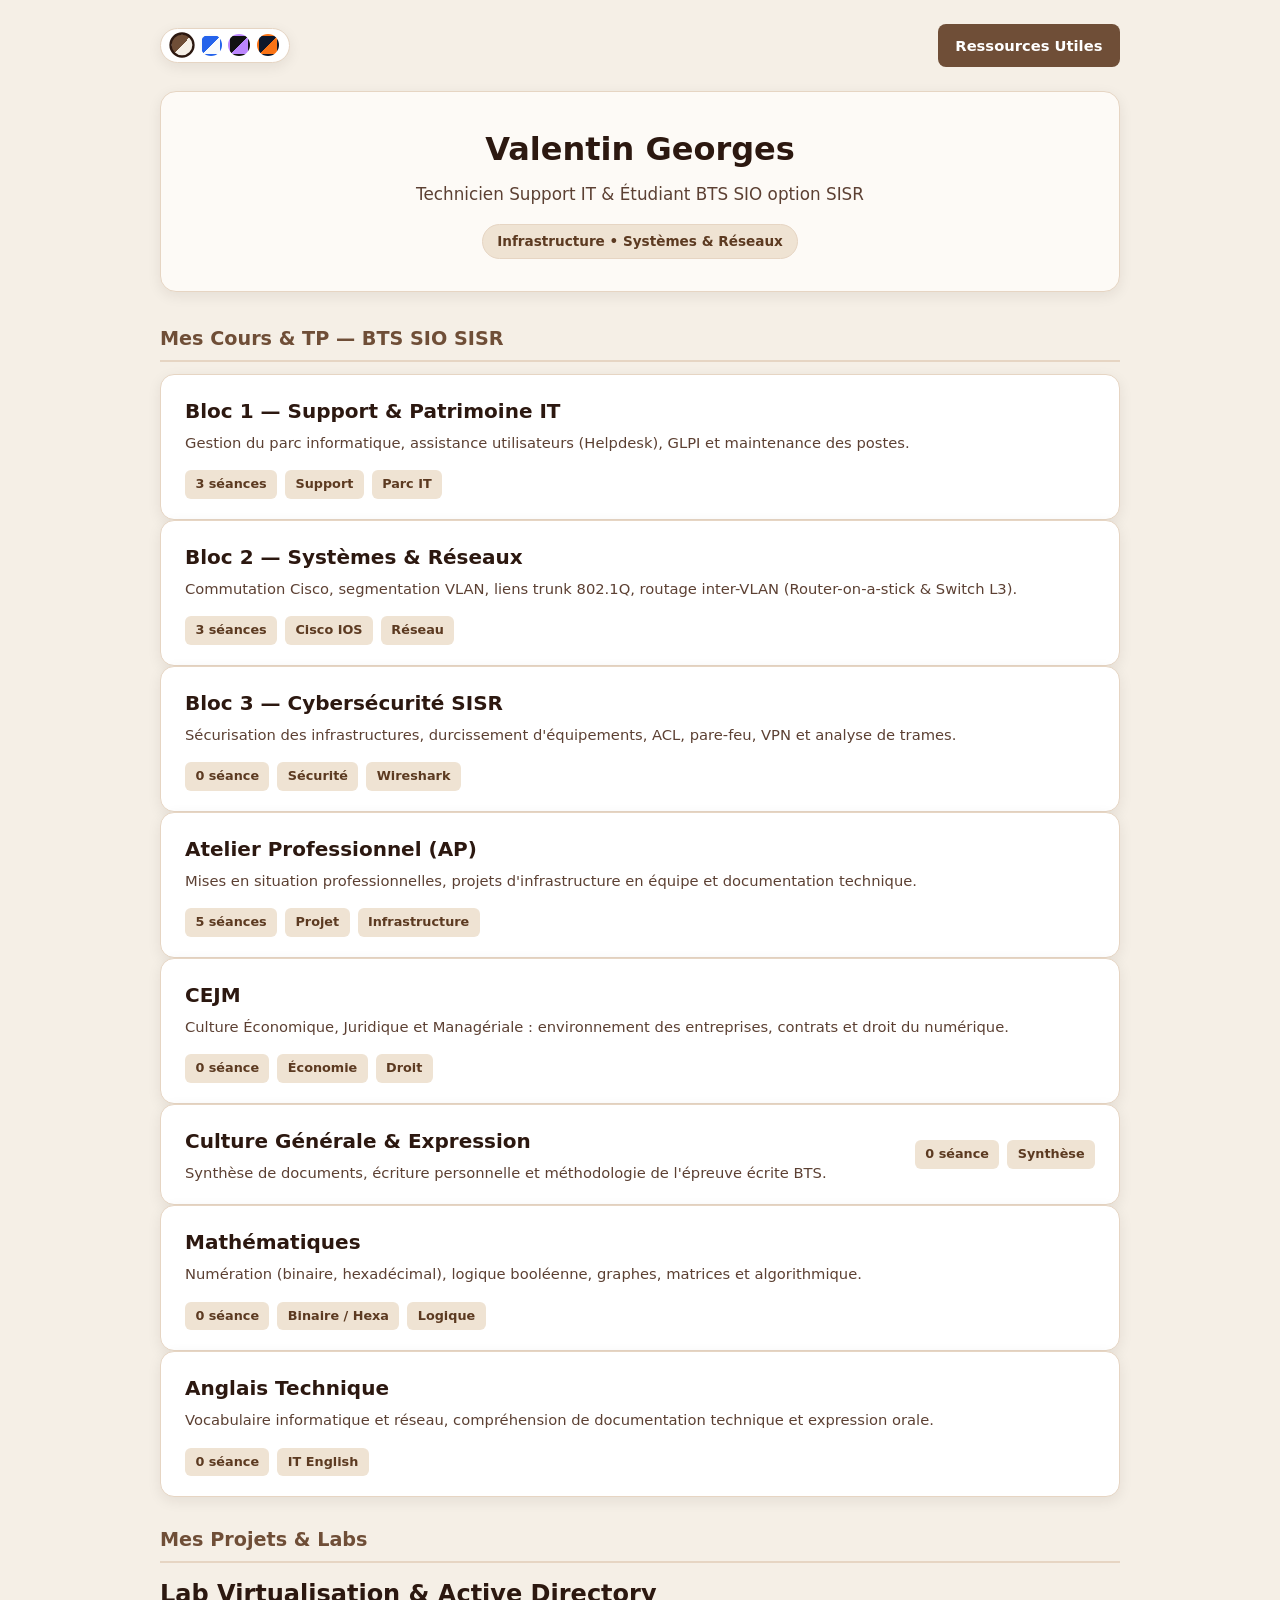
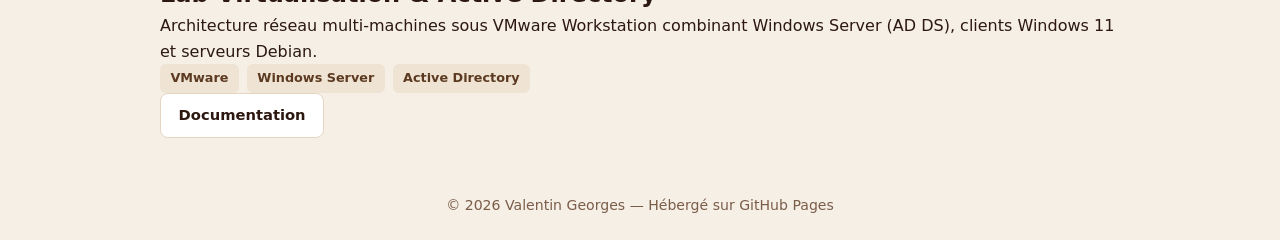
==== commit 929e397d: "update index.html" ====
--- a/index.html
+++ b/index.html
@@ -5,6 +5,8 @@
     <meta name="viewport" content="width=device-width, initial-scale=1.0" />
     <title>Valentin Georges | Portfolio & Cours BTS SIO SISR</title>
     <link rel="stylesheet" href="style.css" />
+    <script src="theme.js"></script>
+
   </head>
   <body>
     <div class="container">
--- a/style.css
+++ b/style.css
@@ -1,30 +1,85 @@
-/* ==========================================================================
-   DESIGN SYSTEM "ESPRESSO & CARAMEL" (INSPIRATION FINARY)
-   ========================================================================== */
+/* =========================================================
+   VARIABLES DE THÈMES (CAFÉ PAR DÉFAUT + CLAIR, SOMBRE, BLEU/ORANGE)
+   ========================================================= */
 :root {
-    /* Fonds (Brun profond & Espresso) */
-    --bg-main: #120F0D;          /* Fond principal très sombre et chaud */
-    --bg-surface: #1A1613;       /* Fond des cartes et panneaux */
-    --bg-surface-hover: #221D19; /* Survol des cartes */
-    --bg-code: #0D0B09;          /* Fond des blocs de code */
-
-    /* Textes (Crème, Lin & Taupe) */
-    --text-primary: #F5EFE6;     /* Blanc crème doux (lisible sans agresser) */
-    --text-secondary: #B8ADA1;   /* Beige grisé / taupe pour les descriptions */
-    --text-muted: #7D7267;       /* Brun clair discret */
-
-    /* Accents (Caramel, Or doux & Sable) */
-    --accent-caramel: #D4A373;   /* Caramel signature */
-    --accent-hover: #E2B68A;     /* Caramel éclairci au survol */
-    --accent-subtle: rgba(212, 163, 115, 0.12); /* Teinte de fond légère */
-
-    /* Bordures & Ombres */
-    --border-subtle: #2C2520;
-    --border-accent: rgba(212, 163, 115, 0.45);
-    --shadow-card: 0 8px 24px rgba(0, 0, 0, 0.35);
-}
-
-/* --- Réinitialisation & Base --- */
+    /* Thème 1 : Café / Espresso & Caramel (Défaut) */
+    --bg-primary: #f5efe6;
+    --bg-secondary: #fdfaf6;
+    --bg-card: #ffffff;
+    --bg-code: #2c1810;
+    --text-code: #f5efe6;
+    --text-primary: #2c1810;
+    --text-secondary: #5c4033;
+    --text-muted: #7a5c49;
+    --accent-primary: #6f4e37;
+    --accent-hover: #523826;
+    --accent-secondary: #d4a373;
+    --border-color: #e6d5c3;
+    --tag-bg: #efe3d3;
+    --tag-text: #5c3a21;
+    --shadow: 0 4px 14px rgba(44, 24, 16, 0.08);
+}
+
+[data-theme="clair"] {
+    /* Thème 2 : Clair Épuré (Blanc & Ardoise) */
+    --bg-primary: #f4f6f9;
+    --bg-secondary: #ffffff;
+    --bg-card: #ffffff;
+    --bg-code: #1e293b;
+    --text-code: #f8fafc;
+    --text-primary: #0f172a;
+    --text-secondary: #334155;
+    --text-muted: #64748b;
+    --accent-primary: #2563eb;
+    --accent-hover: #1d4ed8;
+    --accent-secondary: #93c5fd;
+    --border-color: #cbd5e1;
+    --tag-bg: #e2e8f0;
+    --tag-text: #1e293b;
+    --shadow: 0 4px 14px rgba(15, 23, 42, 0.06);
+}
+
+[data-theme="sombre"] {
+    /* Thème 3 : Sombre OLED / Anthracite */
+    --bg-primary: #121212;
+    --bg-secondary: #1e1e1e;
+    --bg-card: #242424;
+    --bg-code: #0a0a0a;
+    --text-code: #e2e8f0;
+    --text-primary: #f3f4f6;
+    --text-secondary: #d1d5db;
+    --text-muted: #9ca3af;
+    --accent-primary: #bb86fc;
+    --accent-hover: #9a67ea;
+    --accent-secondary: #03dac6;
+    --border-color: #333333;
+    --tag-bg: #2e2e2e;
+    --tag-text: #e5e7eb;
+    --shadow: 0 4px 16px rgba(0, 0, 0, 0.45);
+}
+
+[data-theme="bleu-orange"] {
+    /* Thème 4 : Bleu Marine & Orange (Tech / Réseau) */
+    --bg-primary: #0f172a;
+    --bg-secondary: #1e293b;
+    --bg-card: #1e293b;
+    --bg-code: #090d16;
+    --text-code: #38bdf8;
+    --text-primary: #f8fafc;
+    --text-secondary: #cbd5e1;
+    --text-muted: #94a3b8;
+    --accent-primary: #f97316;
+    --accent-hover: #ea580c;
+    --accent-secondary: #38bdf8;
+    --border-color: #334155;
+    --tag-bg: #0f172a;
+    --tag-text: #fb923c;
+    --shadow: 0 4px 16px rgba(2, 6, 23, 0.5);
+}
+
+/* =========================================================
+   BASE & MISE EN PAGE GÉNÉRALE
+   ========================================================= */
 * {
     box-sizing: border-box;
     margin: 0;
@@ -32,483 +87,463 @@
 }
 
 body {
-    font-family: "Inter", -apple-system, BlinkMacSystemFont, "Segoe UI", Roboto, sans-serif;
-    background-color: var(--bg-main);
-    color: var(--text-primary);
-    line-height: 1.65;
-    padding: 3rem 1.25rem;
-    -webkit-font-smoothing: antialiased;
+    font-family: 'Segoe UI', system-ui, -apple-system, sans-serif;
+    background-color: var(--bg-primary);
+    color: var(--text-primary);
+    line-height: 1.6;
+    transition: background-color 0.25s ease, color 0.25s ease;
+    padding: 1.5rem 1rem;
 }
 
 .container {
-    max-width: 980px;
+    max-width: 960px;
     margin: 0 auto;
 }
 
-/* --- Typographie globale --- */
-h1, h2, h3, h4 {
-    color: var(--text-primary);
-    font-weight: 600;
-    letter-spacing: -0.02em;
-}
-
-a {
-    color: var(--accent-caramel);
-    text-decoration: none;
-    transition: color 0.2s ease;
-}
-
-a:hover {
-    color: var(--accent-hover);
-}
-
-/* --- Barre de navigation supérieure --- */
+/* =========================================================
+   BARRE DE NAVIGATION & SÉLECTEUR DE THÈME
+   ========================================================= */
 .nav-barre {
     display: flex;
     justify-content: space-between;
     align-items: center;
+    flex-wrap: wrap;
     gap: 0.75rem;
-    margin-bottom: 2.5rem;
-}
-
-.nav-barre.nav-droite {
+    margin-bottom: 1.5rem;
+}
+
+.nav-droite {
     justify-content: flex-end;
 }
 
-.nav-barre .btn {
-    flex: 0 1 auto;
-}
-
-/* --- En-tête (Header) --- */
+.theme-switcher {
+    display: inline-flex;
+    align-items: center;
+    gap: 0.4rem;
+    background: var(--bg-card);
+    border: 1px solid var(--border-color);
+    padding: 0.35rem 0.65rem;
+    border-radius: 999px;
+    box-shadow: var(--shadow);
+}
+
+.theme-btn {
+    width: 22px;
+    height: 22px;
+    border-radius: 50%;
+    border: 2px solid transparent;
+    cursor: pointer;
+    transition: transform 0.15s ease, border-color 0.15s ease;
+    padding: 0;
+}
+
+.theme-btn:hover {
+    transform: scale(1.15);
+}
+
+.theme-btn.active {
+    border-color: var(--text-primary);
+    transform: scale(1.15);
+}
+
+/* Pastilles de couleurs des 4 boutons */
+.theme-btn[data-set-theme="cafe"] { background: linear-gradient(135deg, #6f4e37 50%, #f5efe6 50%); }
+.theme-btn[data-set-theme="clair"] { background: linear-gradient(135deg, #2563eb 50%, #f8fafc 50%); }
+.theme-btn[data-set-theme="sombre"] { background: linear-gradient(135deg, #121212 50%, #bb86fc 50%); }
+.theme-btn[data-set-theme="bleu-orange"] { background: linear-gradient(135deg, #0f172a 50%, #f97316 50%); }
+
+/* =========================================================
+   EN-TÊTE (HEADER)
+   ========================================================= */
 header {
     text-align: center;
-    margin-bottom: 3.5rem;
-    padding-bottom: 2.5rem;
-    border-bottom: 1px solid var(--border-subtle);
+    background: var(--bg-secondary);
+    border: 1px solid var(--border-color);
+    border-radius: 16px;
+    padding: 2rem 1.5rem;
+    margin-bottom: 2rem;
+    box-shadow: var(--shadow);
 }
 
 header h1 {
-    font-size: 2.4rem;
-    margin-bottom: 0.6rem;
-    background: linear-gradient(135deg, #F5EFE6 30%, #D4A373 100%);
-    -webkit-background-clip: text;
-    -webkit-text-fill-color: transparent;
+    font-size: 2rem;
+    color: var(--text-primary);
+    margin-bottom: 0.4rem;
 }
 
 header p {
     color: var(--text-secondary);
     font-size: 1.05rem;
-    max-width: 600px;
-    margin: 0 auto;
+    margin-bottom: 1rem;
 }
 
 .badge-header {
     display: inline-block;
-    background-color: var(--accent-subtle);
-    color: var(--accent-caramel);
-    border: 1px solid var(--border-accent);
-    padding: 0.35rem 1rem;
+    background: var(--tag-bg);
+    color: var(--tag-text);
+    border: 1px solid var(--border-color);
+    padding: 0.35rem 0.9rem;
     border-radius: 999px;
-    font-size: 0.8rem;
-    font-weight: 500;
-    letter-spacing: 0.04em;
-    text-transform: uppercase;
-    margin-top: 1.25rem;
-}
-
-/* --- Grille & Cartes Projets (Portfolio) --- */
-.grid {
-    display: grid;
-    grid-template-columns: repeat(auto-fit, minmax(290px, 1fr));
-    gap: 1.5rem;
-}
-
-.card {
-    background-color: var(--bg-surface);
-    border: 1px solid var(--border-subtle);
-    border-radius: 14px;
-    padding: 1.75rem;
+    font-size: 0.85rem;
+    font-weight: 600;
+}
+
+/* =========================================================
+   BOUTONS
+   ========================================================= */
+.btn {
+    display: inline-block;
+    text-decoration: none;
+    padding: 0.6rem 1.1rem;
+    border-radius: 8px;
+    font-weight: 600;
+    font-size: 0.92rem;
+    cursor: pointer;
+    border: none;
+    transition: background-color 0.2s ease, transform 0.1s ease;
+}
+
+.btn:active {
+    transform: scale(0.98);
+}
+
+.btn-primary {
+    background-color: var(--accent-primary);
+    color: #ffffff;
+}
+
+.btn-primary:hover {
+    background-color: var(--accent-hover);
+}
+
+.btn-secondary {
+    background-color: var(--bg-card);
+    color: var(--text-primary);
+    border: 1px solid var(--border-color);
+}
+
+.btn-secondary:hover {
+    background-color: var(--tag-bg);
+}
+
+/* =========================================================
+   CARTES ACCORDÉONS (INDEX.HTML)
+   ========================================================= */
+.grille-blocs {
     display: flex;
     flex-direction: column;
+    gap: 1.25rem;
+}
+
+details.card {
+    background: var(--bg-card);
+    border: 1px solid var(--border-color);
+    border-radius: 14px;
+    padding: 1.25rem 1.5rem;
+    box-shadow: var(--shadow);
+    transition: border-color 0.2s ease;
+}
+
+details.card[open] {
+    border-color: var(--accent-primary);
+}
+
+details.card summary {
+    list-style: none;
+    cursor: pointer;
+    display: flex;
     justify-content: space-between;
-    box-shadow: var(--shadow-card);
-    transition: transform 0.25s ease, border-color 0.25s ease, background-color 0.25s ease;
-}
-
-.card:hover {
-    transform: translateY(-3px);
-    background-color: var(--bg-surface-hover);
-    border-color: var(--border-accent);
-}
-
-.card h2, .card h3 {
-    font-size: 1.2rem;
-    margin-bottom: 0.6rem;
-}
-
-.card p {
+    align-items: center;
+    flex-wrap: wrap;
+    gap: 1rem;
+}
+
+details.card summary::-webkit-details-marker {
+    display: none;
+}
+
+details.card summary h2 {
+    font-size: 1.25rem;
+    color: var(--text-primary);
+    margin-bottom: 0.25rem;
+}
+
+details.card summary p {
+    font-size: 0.92rem;
     color: var(--text-secondary);
-    font-size: 0.92rem;
-    margin-bottom: 1.5rem;
-}
-
-/* --- Étiquettes (Tags) --- */
+}
+
 .tags {
     display: flex;
+    gap: 0.5rem;
     flex-wrap: wrap;
-    gap: 0.45rem;
-    margin-bottom: 1.6rem;
 }
 
 .tag {
-    background-color: var(--bg-main);
-    color: var(--accent-caramel);
-    font-size: 0.75rem;
-    font-weight: 500;
+    background: var(--tag-bg);
+    color: var(--tag-text);
     padding: 0.25rem 0.65rem;
     border-radius: 6px;
-    border: 1px solid var(--border-subtle);
-}
-
-/* --- Boutons d'action --- */
-.links {
-    display: flex;
+    font-size: 0.8rem;
+    font-weight: 600;
+}
+
+.card-liste-cours {
+    margin-top: 1.25rem;
+    padding-top: 1.25rem;
+    border-top: 1px solid var(--border-color);
+    display: grid;
+    grid-template-columns: repeat(auto-fill, minmax(260px, 1fr));
     gap: 0.75rem;
 }
 
-.btn {
-    display: inline-flex;
-    align-items: center;
-    justify-content: center;
-    font-size: 0.85rem;
+.card-liste-cours .btn {
+    text-align: left;
+}
+
+.cours-vide {
+    color: var(--text-muted);
+    font-style: italic;
+    font-size: 0.9rem;
+}
+
+/* =========================================================
+   FICHES DE COURS (COURS/*.HTML)
+   ========================================================= */
+.fiche-cours {
+    background: var(--bg-card);
+    border: 1px solid var(--border-color);
+    border-radius: 16px;
+    padding: 2rem;
+    box-shadow: var(--shadow);
+}
+
+.fiche-cours h2 {
+    font-size: 1.35rem;
+    color: var(--accent-primary);
+    margin: 1.75rem 0 0.75rem;
+    padding-bottom: 0.35rem;
+    border-bottom: 2px solid var(--border-color);
+}
+
+.fiche-cours h2:first-child {
+    margin-top: 0;
+}
+
+.fiche-cours h3 {
+    font-size: 1.1rem;
+    margin: 1.25rem 0 0.5rem;
+    color: var(--text-primary);
+}
+
+.fiche-cours p, .fiche-cours li {
+    color: var(--text-secondary);
+    margin-bottom: 0.65rem;
+}
+
+.fiche-cours ul, .fiche-cours ol {
+    margin-left: 1.5rem;
+    margin-bottom: 1rem;
+}
+
+.fiche-cours a {
+    color: var(--accent-primary);
     font-weight: 600;
-    padding: 0.6rem 1.1rem;
-    border-radius: 8px;
-    flex: 1;
-    cursor: pointer;
-    transition: all 0.2s ease;
-}
-
-.btn-primary {
-    background-color: var(--accent-caramel);
-    color: #120F0D;
-    border: 1px solid var(--accent-caramel);
-}
-
-.btn-primary:hover {
-    background-color: var(--accent-hover);
-    border-color: var(--accent-hover);
-    color: #120F0D;
-}
-
-.btn-secondary {
-    background-color: transparent;
-    color: var(--text-primary);
-    border: 1px solid var(--border-subtle);
-}
-
-.btn-secondary:hover {
-    background-color: var(--accent-subtle);
-    border-color: var(--accent-caramel);
-    color: var(--accent-caramel);
-}
-
-/* --- Tableaux & Blocs de code --- */
+}
+
+.encadre {
+    background: var(--bg-secondary);
+    border-left: 4px solid var(--accent-primary);
+    padding: 1rem 1.25rem;
+    border-radius: 0 10px 10px 0;
+    margin: 1.25rem 0;
+    color: var(--text-primary);
+}
+
+/* Blocs de code */
+pre {
+    background: var(--bg-code);
+    color: var(--text-code);
+    padding: 1rem 1.25rem;
+    border-radius: 10px;
+    overflow-x: auto;
+    margin: 1rem 0;
+    font-size: 0.9rem;
+    border: 1px solid var(--border-color);
+}
+
+code {
+    font-family: 'Consolas', 'Fira Code', monospace;
+    background: var(--tag-bg);
+    color: var(--tag-text);
+    padding: 0.15rem 0.4rem;
+    border-radius: 4px;
+    font-size: 0.9em;
+}
+
+pre code {
+    background: transparent;
+    color: inherit;
+    padding: 0;
+}
+
+/* Tableaux */
 table {
     width: 100%;
     border-collapse: collapse;
+    margin: 1.25rem 0;
+    font-size: 0.92rem;
+}
+
+th, td {
+    border: 1px solid var(--border-color);
+    padding: 0.7rem 0.9rem;
+    text-align: left;
+}
+
+th {
+    background: var(--tag-bg);
+    color: var(--tag-text);
+    font-weight: 700;
+}
+
+/* Intégration PDF */
+.pdf-cadre {
+    width: 100%;
+    height: 620px;
+    border: 1px solid var(--border-color);
+    border-radius: 10px;
+    margin-top: 0.75rem;
+}
+
+.pdf-grille {
+    display: grid;
+    grid-template-columns: repeat(auto-fit, minmax(320px, 1fr));
+    gap: 1.25rem;
+    margin-top: 1rem;
+}
+
+/* Galerie & Captures d'écran */
+.capture-figure {
     margin: 1.5rem 0;
-    background-color: var(--bg-surface);
-    border-radius: 10px;
-    overflow: hidden;
-    border: 1px solid var(--border-subtle);
-}
-
-th, td {
-    padding: 0.85rem 1rem;
-    text-align: left;
-    border-bottom: 1px solid var(--border-subtle);
-    font-size: 0.9rem;
-}
-
-th {
-    background-color: var(--bg-surface-hover);
-    color: var(--accent-caramel);
-    font-weight: 600;
-}
-
-pre, code {
-    font-family: "Cascadia Code", "Fira Code", Consolas, monospace;
-    background-color: var(--bg-code);
-    border: 1px solid var(--border-subtle);
-    border-radius: 6px;
-    font-size: 0.88rem;
-}
-
-code {
-    padding: 0.15rem 0.4rem;
-    color: var(--accent-caramel);
-}
-
-pre {
-    padding: 1.1rem;
-    overflow-x: auto;
-    margin: 1.25rem 0;
-    color: var(--text-primary);
-}
-
-pre code {
-    border: none;
-    padding: 0;
-    background: none;
-    color: inherit;
-}
-
-/* ==========================================================================
-   COMPOSANTS RÉUTILISABLES : FICHES DE COURS & TP (.fiche-cours)
-   ========================================================================== */
-.fiche-cours {
-    background-color: var(--bg-surface);
-    border: 1px solid var(--border-subtle);
-    border-radius: 14px;
-    padding: 2.25rem;
-    box-shadow: var(--shadow-card);
-}
-
-.fiche-cours h2 {
-    color: var(--accent-caramel);
-    font-size: 1.35rem;
-    margin: 2.2rem 0 1rem 0;
-    padding-bottom: 0.45rem;
-    border-bottom: 1px solid var(--border-subtle);
-}
-
-.fiche-cours h2:first-child {
-    margin-top: 0;
-}
-
-.fiche-cours h3 {
-    color: var(--text-primary);
-    font-size: 1.1rem;
-    margin: 1.5rem 0 0.6rem 0;
-}
-
-.fiche-cours p {
-    color: var(--text-secondary);
-    margin-bottom: 1rem;
-}
-
-.fiche-cours ul, .fiche-cours ol {
-    margin-left: 1.5rem;
-    margin-bottom: 1.25rem;
-    color: var(--text-secondary);
-}
-
-.fiche-cours li {
-    margin-bottom: 0.45rem;
-}
-
-/* Encadré d'alerte / astuce / règle importante */
-.encadre {
-    background-color: var(--accent-subtle);
-    border-left: 3px solid var(--accent-caramel);
-    padding: 1rem 1.25rem;
-    border-radius: 0 8px 8px 0;
-    margin: 1.25rem 0;
-    color: var(--text-primary);
-    font-size: 0.92rem;
-}
-
-.encadre strong {
-    color: var(--accent-caramel);
-}
-
-/* Captures d'écran & Schémas dans un cours */
-.image-cours {
+    background: var(--bg-secondary);
+    border: 1px solid var(--border-color);
+    border-radius: 12px;
+    padding: 0.75rem;
+    box-shadow: var(--shadow);
+    text-align: center;
+}
+
+.capture-figure img {
     max-width: 100%;
     height: auto;
-    border-radius: 10px;
-    border: 1px solid var(--border-subtle);
-    margin: 1.25rem 0;
+    border-radius: 8px;
     display: block;
-}
-
-/* Lecteur PDF intégré */
-.pdf-cadre {
-    width: 100%;
-    height: 650px;
-    border: 1px solid var(--border-subtle);
-    border-radius: 10px;
-    margin-top: 1rem;
-}
-
-/* ==========================================================================
-   COMPOSANTS RÉUTILISABLES : PAGE RESSOURCES & COMMANDES
-   ========================================================================== */
+    margin: 0 auto;
+    cursor: zoom-in;
+}
+
+.capture-legende {
+    margin-top: 0.65rem;
+    font-size: 0.9rem;
+    color: var(--text-muted);
+    font-style: italic;
+}
+
+.captures-grille {
+    display: grid;
+    grid-template-columns: repeat(auto-fit, minmax(280px, 1fr));
+    gap: 1.25rem;
+    margin: 1.5rem 0;
+}
+
+.captures-grille .capture-figure {
+    margin: 0;
+}
+
+/* =========================================================
+   PAGE RESSOURCES & COMMANDES (RESSOURCES.HTML)
+   ========================================================= */
 .barre-recherche {
     width: 100%;
-    padding: 0.9rem 1.2rem;
-    background-color: var(--bg-surface);
-    border: 1px solid var(--border-subtle);
+    padding: 0.8rem 1rem;
     border-radius: 10px;
+    border: 1px solid var(--border-color);
+    background: var(--bg-card);
     color: var(--text-primary);
     font-size: 1rem;
-    margin-bottom: 2rem;
-    outline: none;
-    transition: border-color 0.2s;
-}
-
-.barre-recherche:focus {
-    border-color: var(--accent-caramel);
+    margin-bottom: 1.5rem;
+    box-shadow: var(--shadow);
 }
 
 .categorie-titre {
-    color: var(--accent-caramel);
-    font-size: 1.3rem;
-    margin: 2.2rem 0 1rem 0;
-    padding-bottom: 0.5rem;
-    border-bottom: 1px solid var(--border-subtle);
+    font-size: 1.2rem;
+    color: var(--accent-primary);
+    margin: 1.75rem 0 0.75rem;
+    padding-bottom: 0.3rem;
+    border-bottom: 2px solid var(--border-color);
 }
 
 .commande-ligne {
-    background-color: var(--bg-surface);
-    border: 1px solid var(--border-subtle);
+    display: flex;
+    justify-content: space-between;
+    align-items: center;
+    gap: 1rem;
+    background: var(--bg-card);
+    border: 1px solid var(--border-color);
     border-radius: 10px;
-    padding: 1rem 1.25rem;
-    margin-bottom: 0.85rem;
-    display: flex;
-    flex-wrap: wrap;
-    align-items: center;
-    justify-content: space-between;
-    gap: 1rem;
-    transition: border-color 0.2s;
-}
-
-.commande-ligne:hover {
-    border-color: var(--border-accent);
-}
-
-.commande-info {
-    flex: 1;
-    min-width: 240px;
+    padding: 0.85rem 1.1rem;
+    margin-bottom: 0.65rem;
+    box-shadow: var(--shadow);
+}
+
+.commande-info code {
+    font-size: 0.95rem;
+    font-weight: 700;
 }
 
 .commande-desc {
+    font-size: 0.88rem;
     color: var(--text-secondary);
-    font-size: 0.9rem;
-    margin-top: 0.35rem;
+    margin-top: 0.25rem;
 }
 
 .btn-copier {
-    background-color: var(--accent-subtle);
-    color: var(--accent-caramel);
-    border: 1px solid var(--border-accent);
-    padding: 0.45rem 0.9rem;
+    background: var(--accent-primary);
+    color: #ffffff;
+    border: none;
+    padding: 0.45rem 0.85rem;
     border-radius: 6px;
-    font-size: 0.8rem;
+    font-size: 0.85rem;
     font-weight: 600;
     cursor: pointer;
-    transition: all 0.2s;
+    white-space: nowrap;
 }
 
 .btn-copier:hover {
-    background-color: var(--accent-caramel);
-    color: #120F0D;
-}
-
-/* --- Pied de page (Footer) --- */
+    background: var(--accent-hover);
+}
+
+/* =========================================================
+   PIED DE PAGE (FOOTER)
+   ========================================================= */
 footer {
     text-align: center;
-    margin-top: 4.5rem;
-    padding-top: 1.75rem;
-    border-top: 1px solid var(--border-subtle);
+    margin-top: 2.5rem;
+    padding-top: 1rem;
     color: var(--text-muted);
-    font-size: 0.85rem;
-}
-/* ==========================================================================
-   CARTES DE COURS DÉPLIABLES (ACCORDÉON NATIF)
-   ========================================================================== */
-details.card {
-    padding: 0;
-    cursor: pointer;
-    overflow: hidden;
-}
-
-details.card summary {
-    list-style: none;
-    padding: 1.75rem;
-    display: flex;
-    flex-direction: column;
-    justify-content: space-between;
-    height: 100%;
-    position: relative;
-}
-
-details.card summary::-webkit-details-marker {
-    display: none;
-}
-
-/* Indicateur visuel (+ / −) en bas à droite, aligné avec les tags */
-details.card summary::after {
-    content: "+";
-    position: absolute;
-    bottom: 1.65rem;
-    right: 1.75rem;
-    width: 28px;
-    height: 28px;
-    border-radius: 50%;
-    background-color: var(--accent-subtle);
-    color: var(--accent-caramel);
-    border: 1px solid var(--border-accent);
-    display: flex;
-    align-items: center;
-    justify-content: center;
-    font-size: 1.1rem;
-    font-weight: 600;
-    transition: transform 0.25s ease, background-color 0.2s ease;
-}
-
-details.card[open] summary::after {
-    content: "−";
-    background-color: var(--accent-caramel);
-    color: #120F0D;
-}
-
-details.card summary .tags {
-    margin-bottom: 0;
-    padding-right: 2.5rem; /* Évite qu'un tag ne passe sous le bouton + */
-}
-
-/* Contenu qui apparaît quand on clique sur la carte */
-.card-liste-cours {
-    padding: 1.25rem 1.75rem 1.75rem 1.75rem;
-    border-top: 1px solid var(--border-subtle);
-    display: flex;
-    flex-direction: column;
-    gap: 0.65rem;
-    cursor: default;
-    background-color: rgba(0, 0, 0, 0.15);
-}
-
-.card-liste-cours .btn {
-    justify-content: flex-start;
-    text-align: left;
-}
-/* Grille côte à côte pour afficher 2 PDF sur la même page */
-.pdf-grille {
-    display: grid;
-    grid-template-columns: repeat(auto-fit, minmax(340px, 1fr));
-    gap: 1.5rem;
-    margin-top: 1.25rem;
-}
-
-.pdf-grille .pdf-cadre {
-    margin-top: 0.5rem;
-    height: 620px;
-}
-
-.pdf-colonne h3 {
-    margin-top: 0;
-    font-size: 1.05rem;
-    color: var(--text-primary);
-}+    font-size: 0.88rem;
+}
+
+@media (max-width: 600px) {
+    .fiche-cours {
+        padding: 1.25rem;
+    }
+    .commande-ligne {
+        flex-direction: column;
+        align-items: flex-start;
+    }
+    .btn-copier {
+        width: 100%;
+    }
+}
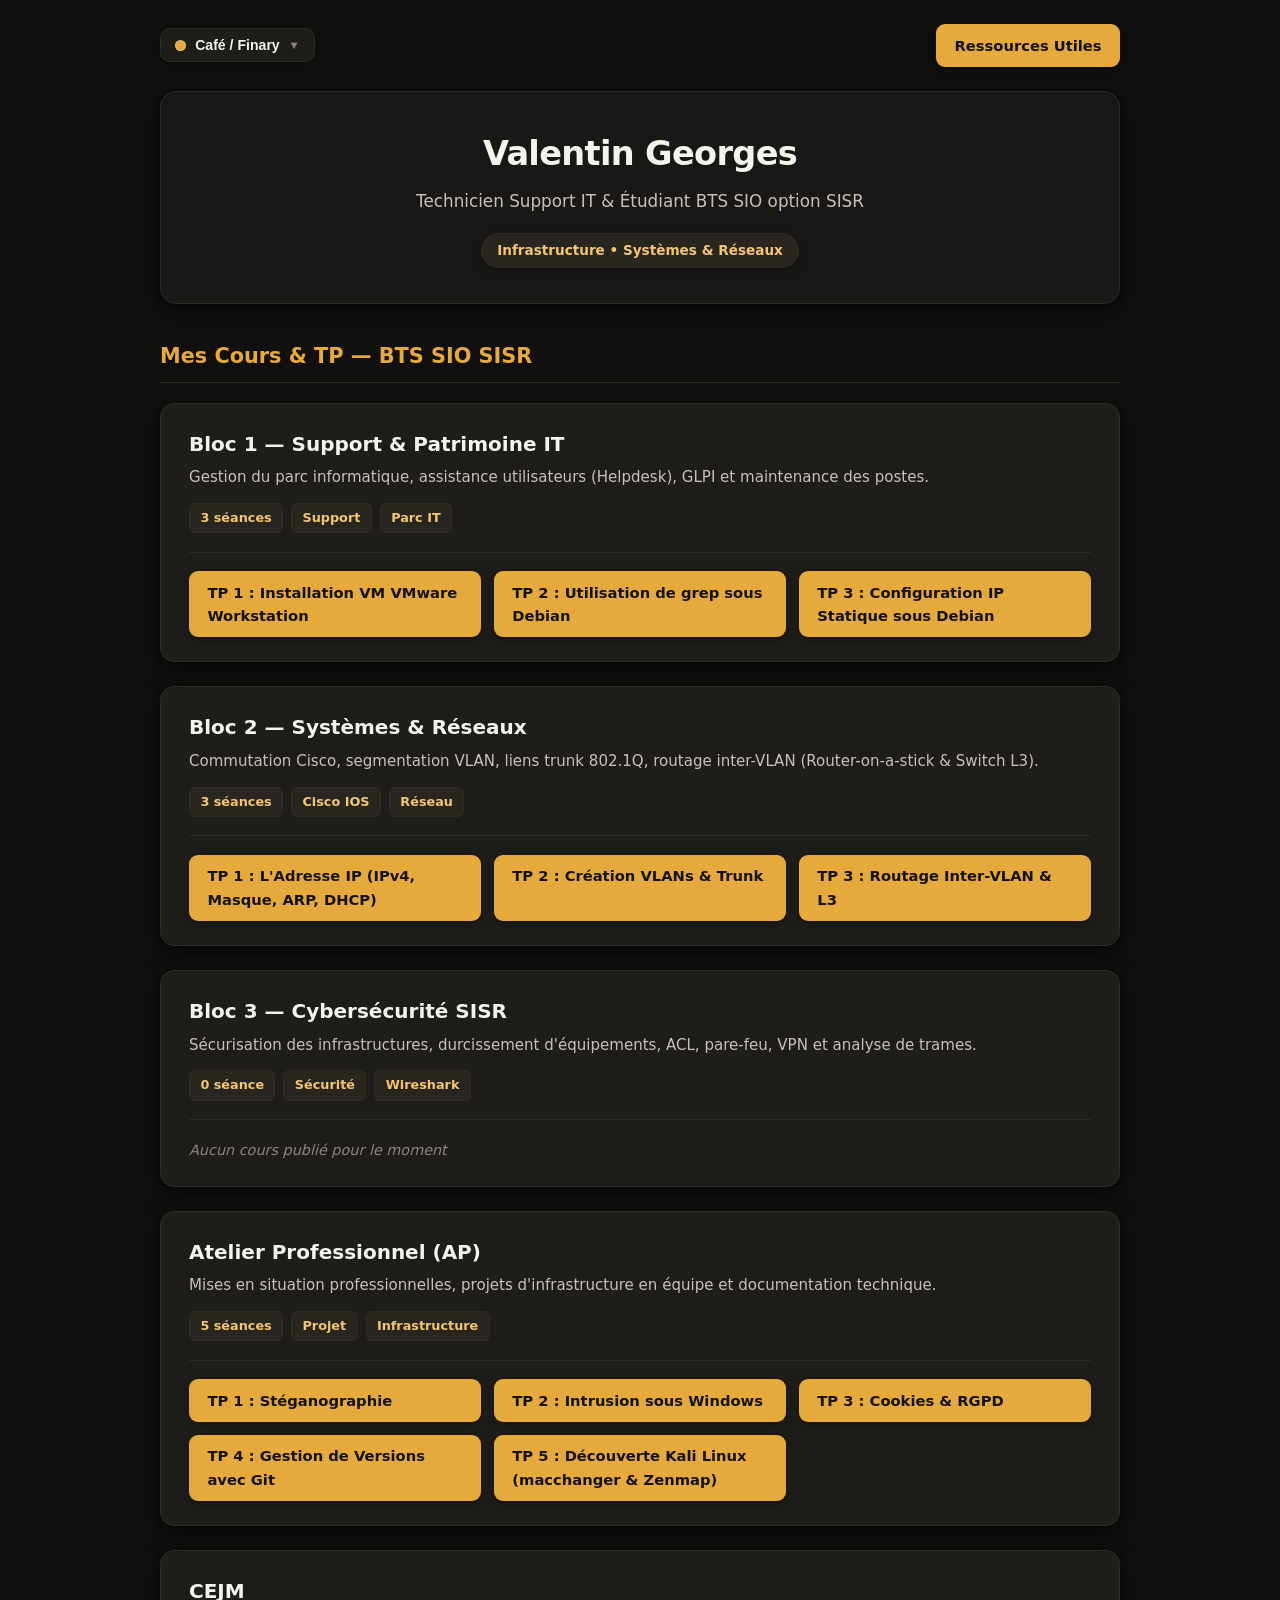
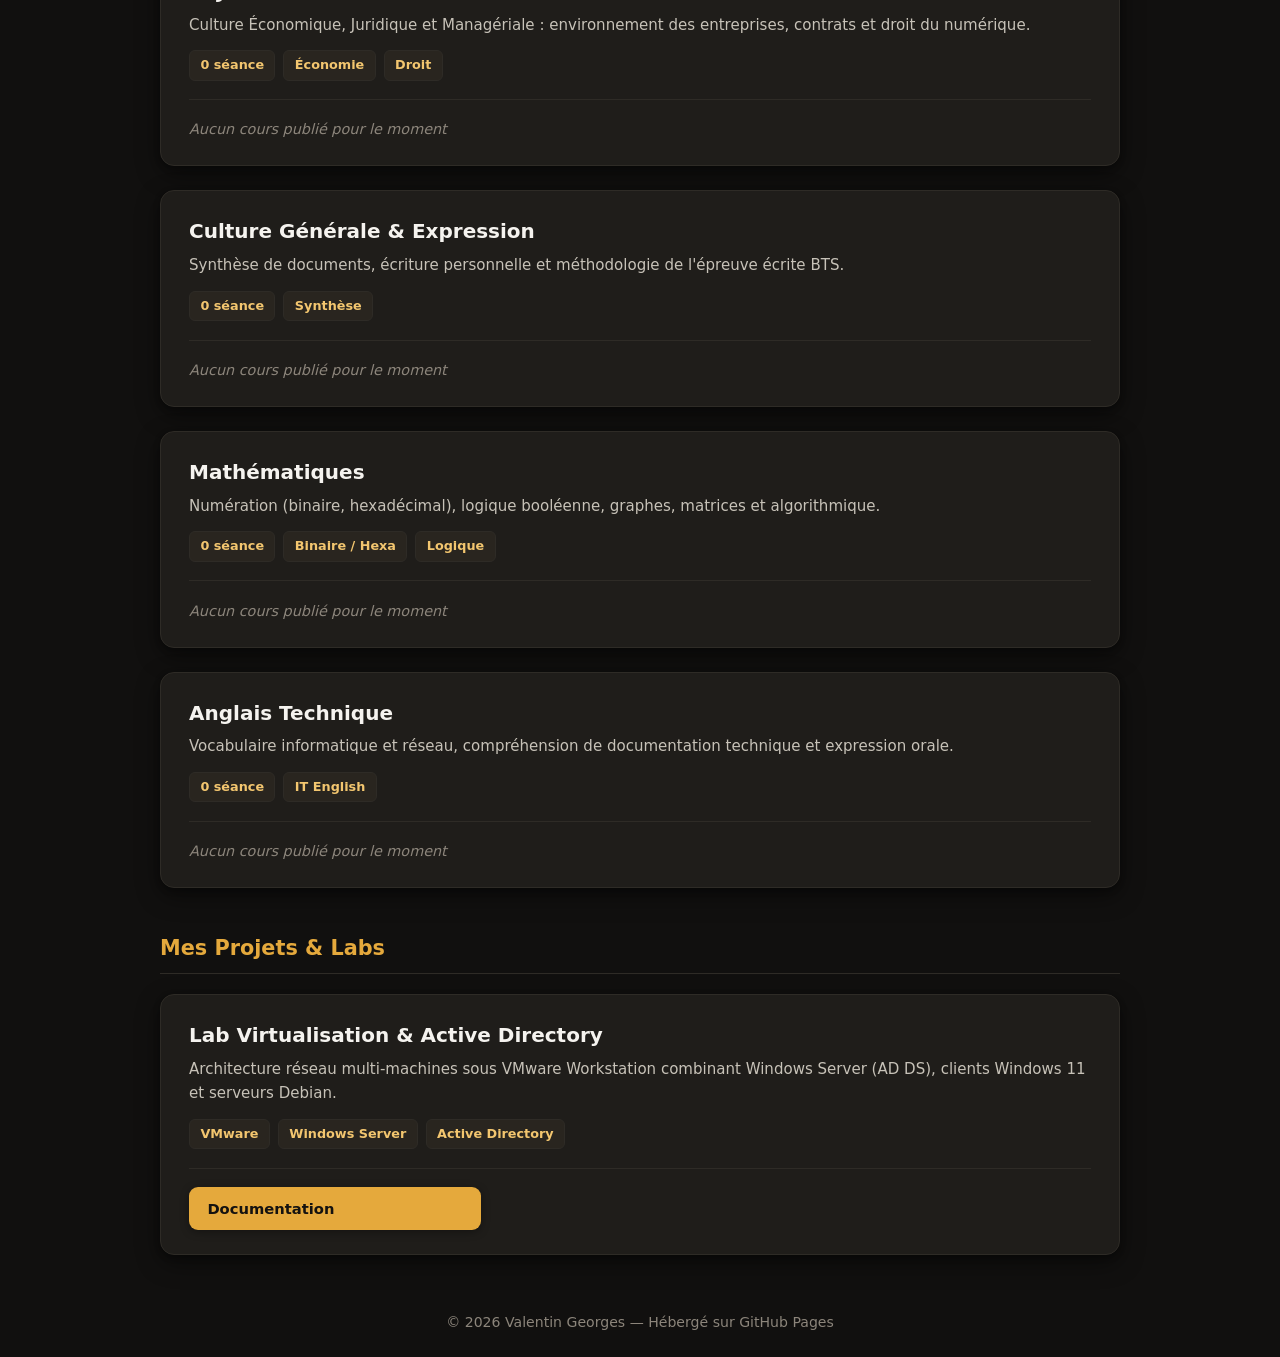
==== commit 0e70bc08: "update index.html" ====
--- a/index.html
+++ b/index.html
@@ -1,285 +1,179 @@
-<!doctype html>
+<!DOCTYPE html>
 <html lang="fr">
-  <head>
-    <meta charset="UTF-8" />
-    <meta name="viewport" content="width=device-width, initial-scale=1.0" />
+<head>
+    <meta charset="UTF-8">
+    <meta name="viewport" content="width=device-width, initial-scale=1.0">
     <title>Valentin Georges | Portfolio & Cours BTS SIO SISR</title>
-    <link rel="stylesheet" href="style.css" />
+    <link rel="stylesheet" href="style.css">
     <script src="theme.js"></script>
+</head>
+<body>
+    <div class="container">
+        <nav class="nav-barre nav-droite">
+            <a href="ressources.html" class="btn btn-primary">Ressources Utiles</a>
+        </nav>
 
-  </head>
-  <body>
-    <div class="container">
-      <!-- BARRE DE NAVIGATION -->
-      <nav class="nav-barre nav-droite">
-        <a href="ressources.html" class="btn btn-primary">Ressources Utiles</a>
-      </nav>
+        <header>
+            <h1>Valentin Georges</h1>
+            <p>Technicien Support IT &amp; Étudiant BTS SIO option SISR</p>
+            <span class="badge-header">Infrastructure • Systèmes &amp; Réseaux</span>
+        </header>
 
-      <header>
-        <h1>Valentin Georges</h1>
-        <p>Technicien Support IT & Étudiant BTS SIO option SISR</p>
-        <span class="badge-header">Infrastructure • Systèmes & Réseaux </span>
-      </header>
+        <main>
+            <h2 class="section-titre">Mes Cours &amp; TP — BTS SIO SISR</h2>
 
-      <!-- =========================================================
-             SECTION 1 : MES COURS BTS SIO SISR (CLIC POUR DÉPLIER)
-             ========================================================= -->
-      <h2 class="categorie-titre">Mes Cours & TP — BTS SIO SISR</h2>
+            <div class="grille-blocs">
+                <!-- BLOC 1 -->
+                <div class="card">
+                    <h2>Bloc 1 — Support &amp; Patrimoine IT</h2>
+                    <p>Gestion du parc informatique, assistance utilisateurs (Helpdesk), GLPI et maintenance des postes.</p>
+                    <div class="tags">
+                        <span class="tag">3 séances</span>
+                        <span class="tag">Support</span>
+                        <span class="tag">Parc IT</span>
+                    </div>
+                    <div class="card-liste-cours">
+                        <a href="cours/tp1-vmware.html" class="btn btn-primary">TP 1 : Installation VM VMware Workstation</a>
+                        <a href="cours/tp2-debian-grep.html" class="btn btn-primary">TP 2 : Utilisation de grep sous Debian</a>
+                        <a href="cours/tp3-debian-ip.html" class="btn btn-primary">TP 3 : Configuration IP Statique sous Debian</a>
+                    </div>
+                </div>
 
-      <section class="grid">
-        <!-- BLOC 1 : SUPPORT & PATRIMOINE IT -->
-        <details class="card">
-          <summary>
-            <div>
-              <h2>Bloc 1 — Support & Patrimoine IT</h2>
-              <p>
-                Gestion du parc informatique, assistance utilisateurs
-                (Helpdesk), GLPI et maintenance des postes.
-              </p>
+                <!-- BLOC 2 -->
+                <div class="card">
+                    <h2>Bloc 2 — Systèmes &amp; Réseaux</h2>
+                    <p>Commutation Cisco, segmentation VLAN, liens trunk 802.1Q, routage inter-VLAN (Router-on-a-stick &amp; Switch L3).</p>
+                    <div class="tags">
+                        <span class="tag">3 séances</span>
+                        <span class="tag">Cisco IOS</span>
+                        <span class="tag">Réseau</span>
+                    </div>
+                    <div class="card-liste-cours">
+                        <a href="cours/tp1-adresse-ip.html" class="btn btn-primary">TP 1 : L'Adresse IP (IPv4, Masque, ARP, DHCP)</a>
+                        <a href="cours/tp2-vlan-trunk.html" class="btn btn-primary">TP 2 : Création VLANs &amp; Trunk</a>
+                        <a href="cours/tp3-routage-intervlan.html" class="btn btn-primary">TP 3 : Routage Inter-VLAN &amp; L3</a>
+                    </div>
+                </div>
+
+                <!-- BLOC 3 -->
+                <div class="card">
+                    <h2>Bloc 3 — Cybersécurité SISR</h2>
+                    <p>Sécurisation des infrastructures, durcissement d'équipements, ACL, pare-feu, VPN et analyse de trames.</p>
+                    <div class="tags">
+                        <span class="tag">0 séance</span>
+                        <span class="tag">Sécurité</span>
+                        <span class="tag">Wireshark</span>
+                    </div>
+                    <div class="card-liste-cours">
+                        <span class="cours-vide">Aucun cours publié pour le moment</span>
+                    </div>
+                </div>
+
+                <!-- ATELIER PROFESSIONNEL -->
+                <div class="card">
+                    <h2>Atelier Professionnel (AP)</h2>
+                    <p>Mises en situation professionnelles, projets d'infrastructure en équipe et documentation technique.</p>
+                    <div class="tags">
+                        <span class="tag">5 séances</span>
+                        <span class="tag">Projet</span>
+                        <span class="tag">Infrastructure</span>
+                    </div>
+                    <div class="card-liste-cours">
+                        <a href="cours/ap1-steganographie.html" class="btn btn-primary">TP 1 : Stéganographie</a>
+                        <a href="cours/ap2-intrusion-windows.html" class="btn btn-primary">TP 2 : Intrusion sous Windows</a>
+                        <a href="cours/ap3-cookies-rgpd.html" class="btn btn-primary">TP 3 : Cookies &amp; RGPD</a>
+                        <a href="cours/ap4-git.html" class="btn btn-primary">TP 4 : Gestion de Versions avec Git</a>
+                        <a href="cours/tp5-decouverte-kali.html" class="btn btn-primary">TP 5 : Découverte Kali Linux (macchanger &amp; Zenmap)</a>
+                    </div>
+                </div>
+
+                <!-- CEJM -->
+                <div class="card">
+                    <h2>CEJM</h2>
+                    <p>Culture Économique, Juridique et Managériale : environnement des entreprises, contrats et droit du numérique.</p>
+                    <div class="tags">
+                        <span class="tag">0 séance</span>
+                        <span class="tag">Économie</span>
+                        <span class="tag">Droit</span>
+                    </div>
+                    <div class="card-liste-cours">
+                        <span class="cours-vide">Aucun cours publié pour le moment</span>
+                    </div>
+                </div>
+
+                <!-- CULTURE GÉNÉRALE -->
+                <div class="card">
+                    <h2>Culture Générale &amp; Expression</h2>
+                    <p>Synthèse de documents, écriture personnelle et méthodologie de l'épreuve écrite BTS.</p>
+                    <div class="tags">
+                        <span class="tag">0 séance</span>
+                        <span class="tag">Synthèse</span>
+                    </div>
+                    <div class="card-liste-cours">
+                        <span class="cours-vide">Aucun cours publié pour le moment</span>
+                    </div>
+                </div>
+
+                <!-- MATHÉMATIQUES -->
+                <div class="card">
+                    <h2>Mathématiques</h2>
+                    <p>Numération (binaire, hexadécimal), logique booléenne, graphes, matrices et algorithmique.</p>
+                    <div class="tags">
+                        <span class="tag">0 séance</span>
+                        <span class="tag">Binaire / Hexa</span>
+                        <span class="tag">Logique</span>
+                    </div>
+                    <div class="card-liste-cours">
+                        <span class="cours-vide">Aucun cours publié pour le moment</span>
+                    </div>
+                </div>
+
+                <!-- ANGLAIS TECHNIQUE -->
+                <div class="card">
+                    <h2>Anglais Technique</h2>
+                    <p>Vocabulaire informatique et réseau, compréhension de documentation technique et expression orale.</p>
+                    <div class="tags">
+                        <span class="tag">0 séance</span>
+                        <span class="tag">IT English</span>
+                    </div>
+                    <div class="card-liste-cours">
+                        <span class="cours-vide">Aucun cours publié pour le moment</span>
+                    </div>
+                </div>
             </div>
-            <div class="tags">
-              <span class="tag">3 séances</span>
-              <span class="tag">Support</span>
-              <span class="tag">Parc IT</span>
+
+            <!-- MES PROJETS & LABS -->
+            <h2 class="section-titre">Mes Projets &amp; Labs</h2>
+            <div class="grille-projets">
+                <div class="card">
+                    <h2>Lab Virtualisation &amp; Active Directory</h2>
+                    <p>Architecture réseau multi-machines sous VMware Workstation combinant Windows Server (AD DS), clients Windows 11 et serveurs Debian.</p>
+                    <div class="tags">
+                        <span class="tag">VMware</span>
+                        <span class="tag">Windows Server</span>
+                        <span class="tag">Active Directory</span>
+                    </div>
+                    <div class="card-liste-cours">
+                        <a href="cours/lab-vmware-ad.html" class="btn btn-primary">Documentation</a>
+                    </div>
+                </div>
             </div>
-          </summary>
-          <div class="card-liste-cours">
-            <a href="cours/installation-vm-vmware.html" class="btn btn-primary"
-              >TP 1 : Installation VM VMware Workstation</a
-            >
-            <a href="cours/tp-debian-grep.html" class="btn btn-primary"
-              >TP 2 : Utilisation de grep sous Debian</a
-            >
-            <a
-              href="cours/config-ip-statique-debian.html"
-              class="btn btn-primary"
-              >TP 3 : Configuration IP Statique sous Debian</a
-            >
-          </div>
-        </details>
-        <!-- BLOC 2 : SYSTÈMES & RÉSEAUX -->
-        <details class="card">
-          <summary>
-            <div>
-              <h2>Bloc 2 — Systèmes & Réseaux</h2>
-              <p>
-                Commutation Cisco, segmentation VLAN, liens trunk 802.1Q,
-                routage inter-VLAN (Router-on-a-stick & Switch L3).
-              </p>
-            </div>
-            <div class="tags">
-              <span class="tag">3 séances</span>
-              <span class="tag">Cisco IOS</span>
-              <span class="tag">Réseau</span>
-            </div>
-          </summary>
-          <div class="card-liste-cours">
-            <a href="cours/cours-adresse-ip.html" class="btn btn-primary"
-              >TP 1 : L'Adresse IP (IPv4, Masque, ARP, DHCP)</a
-            >
-            <a href="cours/tp-vlan-cisco1.html" class="btn btn-primary"
-              >TP 2 : Création VLANs & Trunk</a
-            >
-            <a href="cours/tp-vlan-cisco2.html" class="btn btn-primary"
-              >TP 3 : Routage Inter-VLAN & L3</a
-            >
-          </div>
-        </details>
+        </main>
 
-        <!-- BLOC 3 : CYBERSÉCURITÉ -->
-        <details class="card">
-          <summary>
-            <div>
-              <h2>Bloc 3 — Cybersécurité SISR</h2>
-              <p>
-                Sécurisation des infrastructures, durcissement d'équipements,
-                ACL, pare-feu, VPN et analyse de trames.
-              </p>
-            </div>
-            <div class="tags">
-              <span class="tag">0 séance</span>
-              <span class="tag">Sécurité</span>
-              <span class="tag">Wireshark</span>
-            </div>
-          </summary>
-          <div class="card-liste-cours">
-            <span class="btn btn-secondary"
-              >Aucun cours publié pour le moment</span
-            >
-          </div>
-        </details>
+        <footer>
+            <p>© 2026 Valentin Georges — Hébergé sur GitHub Pages</p>
+        </footer>
+    </div>
 
-        <!-- ATELIER PROFESSIONNEL -->
-        <details class="card">
-          <summary>
-            <div>
-              <h2>Atelier Professionnel (AP)</h2>
-              <p>
-                Mises en situation professionnelles, projets d'infrastructure en
-                équipe et documentation technique.
-              </p>
-            </div>
-            <div class="tags">
-              <span class="tag">0 séance</span>
-              <span class="tag">Projet</span>
-              <span class="tag">Infrastructure</span>
-            </div>
-          </summary>
-          <div class="card-liste-cours">
-            <a href="cours/tp1-steganographie.html" class="btn btn-primary"
-              >TP 1 : Stéganographie</a
-            >
-            <a href="cours/tp2-intrusion-windows.html" class="btn btn-primary"
-              >TP 2 : Intrusion sous Windows</a
-            >
-            <a href="cours/tp3-cookies-rgpd.html" class="btn btn-primary"
-              >TP 3 : Cookies & RGPD</a
-            >
-            <a href="cours/tp4-git.html" class="btn btn-primary"
-              >TP 4 : Gestion de Versions avec Git</a
-            >
-            <a href="cours/tp5-decouverte-kali.html" class="btn btn-primary"
-              >TP 5 : Découverte Kali Linux (macchanger & Zenmap)</a
-            >
-          </div>
-        </details>
-
-        <!-- CEJM -->
-        <details class="card">
-          <summary>
-            <div>
-              <h2>CEJM</h2>
-              <p>
-                Culture Économique, Juridique et Managériale : environnement des
-                entreprises, contrats et droit du numérique.
-              </p>
-            </div>
-            <div class="tags">
-              <span class="tag">0 séance</span>
-              <span class="tag">Économie</span>
-              <span class="tag">Droit</span>
-            </div>
-          </summary>
-          <div class="card-liste-cours">
-            <span class="btn btn-secondary"
-              >Aucun cours publié pour le moment</span
-            >
-          </div>
-        </details>
-
-        <!-- CGE -->
-        <details class="card">
-          <summary>
-            <div>
-              <h2>Culture Générale & Expression</h2>
-              <p>
-                Synthèse de documents, écriture personnelle et méthodologie de
-                l'épreuve écrite BTS.
-              </p>
-            </div>
-            <div class="tags">
-              <span class="tag">0 séance</span>
-              <span class="tag">Synthèse</span>
-            </div>
-          </summary>
-          <div class="card-liste-cours">
-            <span class="btn btn-secondary"
-              >Aucun cours publié pour le moment</span
-            >
-          </div>
-        </details>
-
-        <!-- MATHÉMATIQUES -->
-        <details class="card">
-          <summary>
-            <div>
-              <h2>Mathématiques</h2>
-              <p>
-                Numération (binaire, hexadécimal), logique booléenne, graphes,
-                matrices et algorithmique.
-              </p>
-            </div>
-            <div class="tags">
-              <span class="tag">0 séance</span>
-              <span class="tag">Binaire / Hexa</span>
-              <span class="tag">Logique</span>
-            </div>
-          </summary>
-          <div class="card-liste-cours">
-            <span class="btn btn-secondary"
-              >Aucun cours publié pour le moment</span
-            >
-          </div>
-        </details>
-
-        <!-- ANGLAIS -->
-        <details class="card">
-          <summary>
-            <div>
-              <h2>Anglais Technique</h2>
-              <p>
-                Vocabulaire informatique et réseau, compréhension de
-                documentation technique et expression orale.
-              </p>
-            </div>
-            <div class="tags">
-              <span class="tag">0 séance</span>
-              <span class="tag">IT English</span>
-            </div>
-          </summary>
-          <div class="card-liste-cours">
-            <span class="btn btn-secondary"
-              >Aucun cours publié pour le moment</span
-            >
-          </div>
-        </details>
-      </section>
-
-      <!-- =========================================================
-             SECTION 2 : PROJETS & RÉALISATIONS PERSONNELLES
-             ========================================================= -->
-      <h2 class="categorie-titre">Mes Projets & Labs</h2>
-
-      <section class="grid">
-        <!-- PROJET 2 : LAB VMWARE -->
-        <article class="card">
-          <div>
-            <h2>Lab Virtualisation & Active Directory</h2>
-            <p>
-              Architecture réseau multi-machines sous VMware Workstation
-              combinant Windows Server (AD DS), clients Windows 11 et serveurs
-              Debian.
-            </p>
-            <div class="tags">
-              <span class="tag">VMware</span>
-              <span class="tag">Windows Server</span>
-              <span class="tag">Active Directory</span>
-            </div>
-          </div>
-          <div class="links">
-            <a
-              href="https://github.com/GsValentin"
-              target="_blank"
-              class="btn btn-secondary"
-              >Documentation</a
-            >
-          </div>
-        </article>
-      </section>
-
-      <footer>
-        <p>© 2026 Valentin Georges — Hébergé sur GitHub Pages</p>
-      </footer>
-    </div>
     <script>
-      document.querySelectorAll("details.card").forEach((card) => {
-        const nbCours = card.querySelectorAll(".card-liste-cours a.btn").length;
-        const premierTag = card.querySelector(".tags .tag");
-        if (premierTag) {
-          premierTag.textContent =
-            nbCours + (nbCours > 1 ? " séances" : " séance");
-        }
-      });
+        // Mise à jour automatique du nombre de séances sur chaque matière
+        document.querySelectorAll(".grille-blocs .card").forEach((carte) => {
+            const badgeSeances = carte.querySelector(".tag");
+            const nbCours = carte.querySelectorAll(".card-liste-cours a.btn").length;
+            if (badgeSeances && badgeSeances.textContent.includes("séance")) {
+                badgeSeances.textContent = `${nbCours} séance${nbCours > 1 ? "s" : ""}`;
+            }
+        });
     </script>
-  </body>
+</body>
 </html>
--- a/style.css
+++ b/style.css
@@ -1,61 +1,67 @@
 /* =========================================================
-   VARIABLES DE THÈMES (CAFÉ PAR DÉFAUT + CLAIR, SOMBRE, BLEU/ORANGE)
+   VARIABLES DE THÈMES (FINARY / NOTION / GEMINI / BLEU & ORANGE)
    ========================================================= */
 :root {
-    /* Thème 1 : Café / Espresso & Caramel (Défaut) */
-    --bg-primary: #f5efe6;
-    --bg-secondary: #fdfaf6;
-    --bg-card: #ffffff;
-    --bg-code: #2c1810;
-    --text-code: #f5efe6;
-    --text-primary: #2c1810;
-    --text-secondary: #5c4033;
-    --text-muted: #7a5c49;
-    --accent-primary: #6f4e37;
-    --accent-hover: #523826;
-    --accent-secondary: #d4a373;
-    --border-color: #e6d5c3;
-    --tag-bg: #efe3d3;
-    --tag-text: #5c3a21;
-    --shadow: 0 4px 14px rgba(44, 24, 16, 0.08);
-}
-
-[data-theme="clair"] {
-    /* Thème 2 : Clair Épuré (Blanc & Ardoise) */
-    --bg-primary: #f4f6f9;
+    /* Thème 1 : Style Finary (Café / Or & Charbon chaleureux - Défaut) */
+    --bg-primary: #11100f;
+    --bg-secondary: #191816;
+    --bg-card: #1f1d1a;
+    --bg-code: #0c0b0a;
+    --text-code: #fde68a;
+    --text-primary: #f5f3ef;
+    --text-secondary: #c7c2b8;
+    --text-muted: #8c857b;
+    --accent-primary: #e5a93c;
+    --accent-hover: #f2bc57;
+    --accent-text-on-btn: #141210;
+    --border-color: #2e2b26;
+    --tag-bg: #29251f;
+    --tag-text: #f3c66f;
+    --shadow-sm: 0 2px 8px rgba(0, 0, 0, 0.35);
+    --shadow-md: 0 8px 24px rgba(0, 0, 0, 0.45), 0 2px 6px rgba(0, 0, 0, 0.3);
+    --shadow-hover: 0 12px 30px rgba(0, 0, 0, 0.6);
+}
+
+[data-theme="notion"] {
+    /* Thème 2 : Style Notion (Clair éditorial & épuré) */
+    --bg-primary: #fbfbfa;
     --bg-secondary: #ffffff;
     --bg-card: #ffffff;
-    --bg-code: #1e293b;
-    --text-code: #f8fafc;
-    --text-primary: #0f172a;
-    --text-secondary: #334155;
-    --text-muted: #64748b;
-    --accent-primary: #2563eb;
-    --accent-hover: #1d4ed8;
-    --accent-secondary: #93c5fd;
-    --border-color: #cbd5e1;
-    --tag-bg: #e2e8f0;
-    --tag-text: #1e293b;
-    --shadow: 0 4px 14px rgba(15, 23, 42, 0.06);
-}
-
-[data-theme="sombre"] {
-    /* Thème 3 : Sombre OLED / Anthracite */
-    --bg-primary: #121212;
-    --bg-secondary: #1e1e1e;
-    --bg-card: #242424;
-    --bg-code: #0a0a0a;
-    --text-code: #e2e8f0;
-    --text-primary: #f3f4f6;
-    --text-secondary: #d1d5db;
-    --text-muted: #9ca3af;
-    --accent-primary: #bb86fc;
-    --accent-hover: #9a67ea;
-    --accent-secondary: #03dac6;
-    --border-color: #333333;
-    --tag-bg: #2e2e2e;
-    --tag-text: #e5e7eb;
-    --shadow: 0 4px 16px rgba(0, 0, 0, 0.45);
+    --bg-code: #f7f6f3;
+    --text-code: #eb5757;
+    --text-primary: #37352f;
+    --text-secondary: #5a5751;
+    --text-muted: #787774;
+    --accent-primary: #2f3437;
+    --accent-hover: #000000;
+    --accent-text-on-btn: #ffffff;
+    --border-color: #e6e5e2;
+    --tag-bg: #f1f1ef;
+    --tag-text: #37352f;
+    --shadow-sm: 0 1px 3px rgba(15, 15, 15, 0.06);
+    --shadow-md: 0 6px 20px rgba(15, 15, 15, 0.07), 0 1px 4px rgba(15, 15, 15, 0.04);
+    --shadow-hover: 0 10px 28px rgba(15, 15, 15, 0.11);
+}
+
+[data-theme="gemini"] {
+    /* Thème 3 : Style Gemini (Sombre profond & Bleu ciel) */
+    --bg-primary: #131314;
+    --bg-secondary: #1e1f20;
+    --bg-card: #1e1f20;
+    --bg-code: #0e0e0f;
+    --text-code: #a8c7fa;
+    --text-primary: #e3e3e3;
+    --text-secondary: #c4c7c5;
+    --text-muted: #8e918f;
+    --accent-primary: #8ab4f8;
+    --accent-hover: #aecbfa;
+    --accent-text-on-btn: #062e6f;
+    --border-color: #333537;
+    --tag-bg: #282a2c;
+    --tag-text: #a8c7fa;
+    --shadow-sm: 0 2px 8px rgba(0, 0, 0, 0.35);
+    --shadow-md: 0 8px 26px rgba(0, 0, 0, 0.5), 0 2px 6px rgba(0, 0, 0, 0.35);
+    --shadow-hover: 0 12px 32px rgba(0, 0, 0, 0.65);
 }
 
 [data-theme="bleu-orange"] {
@@ -70,11 +76,13 @@
     --text-muted: #94a3b8;
     --accent-primary: #f97316;
     --accent-hover: #ea580c;
-    --accent-secondary: #38bdf8;
+    --accent-text-on-btn: #ffffff;
     --border-color: #334155;
     --tag-bg: #0f172a;
     --tag-text: #fb923c;
-    --shadow: 0 4px 16px rgba(2, 6, 23, 0.5);
+    --shadow-sm: 0 2px 8px rgba(2, 6, 23, 0.4);
+    --shadow-md: 0 8px 24px rgba(2, 6, 23, 0.55), 0 2px 6px rgba(2, 6, 23, 0.35);
+    --shadow-hover: 0 12px 32px rgba(2, 6, 23, 0.7);
 }
 
 /* =========================================================
@@ -87,7 +95,7 @@
 }
 
 body {
-    font-family: 'Segoe UI', system-ui, -apple-system, sans-serif;
+    font-family: 'Inter', 'Segoe UI', system-ui, -apple-system, sans-serif;
     background-color: var(--bg-primary);
     color: var(--text-primary);
     line-height: 1.6;
@@ -101,7 +109,7 @@
 }
 
 /* =========================================================
-   BARRE DE NAVIGATION & SÉLECTEUR DE THÈME
+   BARRE DE NAVIGATION & SÉLECTEUR DE THÈME PRO (DROPDOWN)
    ========================================================= */
 .nav-barre {
     display: flex;
@@ -116,41 +124,103 @@
     justify-content: flex-end;
 }
 
-.theme-switcher {
+.theme-dropdown {
+    position: relative;
+    display: inline-block;
+}
+
+.theme-toggle-btn {
     display: inline-flex;
     align-items: center;
-    gap: 0.4rem;
+    gap: 0.55rem;
     background: var(--bg-card);
-    border: 1px solid var(--border-color);
-    padding: 0.35rem 0.65rem;
-    border-radius: 999px;
-    box-shadow: var(--shadow);
-}
-
-.theme-btn {
-    width: 22px;
-    height: 22px;
+    color: var(--text-primary);
+    border: 1px solid var(--border-color);
+    padding: 0.5rem 0.9rem;
+    border-radius: 10px;
+    font-size: 0.88rem;
+    font-weight: 600;
+    cursor: pointer;
+    box-shadow: var(--shadow-sm);
+    transition: border-color 0.2s ease, box-shadow 0.2s ease, transform 0.15s ease;
+}
+
+.theme-toggle-btn:hover {
+    border-color: var(--accent-primary);
+    box-shadow: var(--shadow-md);
+}
+
+.theme-dot {
+    width: 11px;
+    height: 11px;
     border-radius: 50%;
-    border: 2px solid transparent;
+    display: inline-block;
+    flex-shrink: 0;
+    border: 1px solid rgba(255, 255, 255, 0.25);
+}
+
+.theme-chevron {
+    font-size: 0.7rem;
+    color: var(--text-muted);
+    transition: transform 0.2s ease;
+}
+
+.theme-dropdown.open .theme-chevron {
+    transform: rotate(180deg);
+}
+
+.theme-menu {
+    position: absolute;
+    top: calc(100% + 6px);
+    left: 0;
+    min-width: 195px;
+    background: var(--bg-card);
+    border: 1px solid var(--border-color);
+    border-radius: 12px;
+    padding: 0.4rem;
+    box-shadow: var(--shadow-hover);
+    display: none;
+    flex-direction: column;
+    gap: 0.2rem;
+    z-index: 1000;
+}
+
+.theme-dropdown.open .theme-menu {
+    display: flex;
+}
+
+.theme-option {
+    display: flex;
+    align-items: center;
+    justify-content: space-between;
+    width: 100%;
+    background: transparent;
+    color: var(--text-primary);
+    border: none;
+    padding: 0.55rem 0.75rem;
+    border-radius: 8px;
+    font-size: 0.86rem;
+    font-weight: 500;
     cursor: pointer;
-    transition: transform 0.15s ease, border-color 0.15s ease;
-    padding: 0;
-}
-
-.theme-btn:hover {
-    transform: scale(1.15);
-}
-
-.theme-btn.active {
-    border-color: var(--text-primary);
-    transform: scale(1.15);
-}
-
-/* Pastilles de couleurs des 4 boutons */
-.theme-btn[data-set-theme="cafe"] { background: linear-gradient(135deg, #6f4e37 50%, #f5efe6 50%); }
-.theme-btn[data-set-theme="clair"] { background: linear-gradient(135deg, #2563eb 50%, #f8fafc 50%); }
-.theme-btn[data-set-theme="sombre"] { background: linear-gradient(135deg, #121212 50%, #bb86fc 50%); }
-.theme-btn[data-set-theme="bleu-orange"] { background: linear-gradient(135deg, #0f172a 50%, #f97316 50%); }
+    text-align: left;
+    transition: background-color 0.15s ease;
+}
+
+.theme-option:hover {
+    background: var(--tag-bg);
+}
+
+.theme-option.active {
+    background: var(--tag-bg);
+    color: var(--tag-text);
+    font-weight: 700;
+}
+
+.theme-option-left {
+    display: flex;
+    align-items: center;
+    gap: 0.6rem;
+}
 
 /* =========================================================
    EN-TÊTE (HEADER)
@@ -160,21 +230,22 @@
     background: var(--bg-secondary);
     border: 1px solid var(--border-color);
     border-radius: 16px;
-    padding: 2rem 1.5rem;
-    margin-bottom: 2rem;
-    box-shadow: var(--shadow);
+    padding: 2.2rem 1.5rem;
+    margin-bottom: 2.25rem;
+    box-shadow: var(--shadow-md);
 }
 
 header h1 {
-    font-size: 2rem;
-    color: var(--text-primary);
-    margin-bottom: 0.4rem;
+    font-size: 2.1rem;
+    color: var(--text-primary);
+    margin-bottom: 0.45rem;
+    letter-spacing: -0.02em;
 }
 
 header p {
     color: var(--text-secondary);
     font-size: 1.05rem;
-    margin-bottom: 1rem;
+    margin-bottom: 1.15rem;
 }
 
 .badge-header {
@@ -182,10 +253,11 @@
     background: var(--tag-bg);
     color: var(--tag-text);
     border: 1px solid var(--border-color);
-    padding: 0.35rem 0.9rem;
+    padding: 0.35rem 0.95rem;
     border-radius: 999px;
     font-size: 0.85rem;
     font-weight: 600;
+    box-shadow: var(--shadow-sm);
 }
 
 /* =========================================================
@@ -194,22 +266,28 @@
 .btn {
     display: inline-block;
     text-decoration: none;
-    padding: 0.6rem 1.1rem;
-    border-radius: 8px;
+    padding: 0.6rem 1.15rem;
+    border-radius: 9px;
     font-weight: 600;
     font-size: 0.92rem;
     cursor: pointer;
     border: none;
-    transition: background-color 0.2s ease, transform 0.1s ease;
+    box-shadow: var(--shadow-sm);
+    transition: background-color 0.2s ease, transform 0.15s ease, box-shadow 0.2s ease;
+}
+
+.btn:hover {
+    transform: translateY(-1px);
+    box-shadow: var(--shadow-md);
 }
 
 .btn:active {
-    transform: scale(0.98);
+    transform: translateY(0);
 }
 
 .btn-primary {
     background-color: var(--accent-primary);
-    color: #ffffff;
+    color: var(--accent-text-on-btn);
 }
 
 .btn-primary:hover {
@@ -227,30 +305,54 @@
 }
 
 /* =========================================================
-   CARTES ACCORDÉONS (INDEX.HTML)
-   ========================================================= */
-.grille-blocs {
+   CARTES MATIÈRES & PROJETS (FIXES, SANS ACCORDÉON)
+   ========================================================= */
+.section-titre {
+    font-size: 1.3rem;
+    color: var(--accent-primary);
+    margin-top: 2.75rem;
+    margin-bottom: 1.25rem;
+    padding-bottom: 0.5rem;
+    border-bottom: 1px solid var(--border-color);
+}
+
+.section-titre:first-of-type {
+    margin-top: 0;
+}
+
+.grille-blocs,
+.grille-projets {
     display: flex;
     flex-direction: column;
-    gap: 1.25rem;
-}
-
-details.card {
+    gap: 1.5rem;
+    margin-bottom: 2.5rem;
+}
+
+.card {
     background: var(--bg-card);
     border: 1px solid var(--border-color);
     border-radius: 14px;
-    padding: 1.25rem 1.5rem;
-    box-shadow: var(--shadow);
-    transition: border-color 0.2s ease;
-}
-
-details.card[open] {
+    padding: 1.5rem 1.75rem;
+    margin-bottom: 1.5rem;
+    box-shadow: var(--shadow-md);
+    transition: border-color 0.2s ease, box-shadow 0.2s ease, transform 0.2s ease;
+}
+
+.grille-blocs .card,
+.grille-projets .card {
+    margin-bottom: 0;
+}
+
+.card:hover {
+    box-shadow: var(--shadow-hover);
     border-color: var(--accent-primary);
 }
 
-details.card summary {
+/* Neutralise le comportement cliquable si la balise <details>/<summary> est encore présente */
+.card summary {
     list-style: none;
-    cursor: pointer;
+    pointer-events: none;
+    cursor: default;
     display: flex;
     justify-content: space-between;
     align-items: center;
@@ -258,30 +360,41 @@
     gap: 1rem;
 }
 
-details.card summary::-webkit-details-marker {
+.card summary::-webkit-details-marker {
     display: none;
 }
 
-details.card summary h2 {
+.card h2 {
     font-size: 1.25rem;
     color: var(--text-primary);
-    margin-bottom: 0.25rem;
-}
-
-details.card summary p {
-    font-size: 0.92rem;
+    margin-bottom: 0.35rem;
+}
+
+.card p {
+    font-size: 0.94rem;
     color: var(--text-secondary);
+    margin-bottom: 0.85rem;
+}
+
+.card summary p {
+    margin-bottom: 0;
 }
 
 .tags {
     display: flex;
     gap: 0.5rem;
     flex-wrap: wrap;
+    margin-bottom: 0.75rem;
+}
+
+.card summary .tags {
+    margin-bottom: 0;
 }
 
 .tag {
     background: var(--tag-bg);
     color: var(--tag-text);
+    border: 1px solid var(--border-color);
     padding: 0.25rem 0.65rem;
     border-radius: 6px;
     font-size: 0.8rem;
@@ -289,12 +402,12 @@
 }
 
 .card-liste-cours {
-    margin-top: 1.25rem;
-    padding-top: 1.25rem;
+    margin-top: 1.15rem;
+    padding-top: 1.15rem;
     border-top: 1px solid var(--border-color);
     display: grid;
     grid-template-columns: repeat(auto-fill, minmax(260px, 1fr));
-    gap: 0.75rem;
+    gap: 0.8rem;
 }
 
 .card-liste-cours .btn {
@@ -315,7 +428,7 @@
     border: 1px solid var(--border-color);
     border-radius: 16px;
     padding: 2rem;
-    box-shadow: var(--shadow);
+    box-shadow: var(--shadow-md);
 }
 
 .fiche-cours h2 {
@@ -323,7 +436,7 @@
     color: var(--accent-primary);
     margin: 1.75rem 0 0.75rem;
     padding-bottom: 0.35rem;
-    border-bottom: 2px solid var(--border-color);
+    border-bottom: 1px solid var(--border-color);
 }
 
 .fiche-cours h2:first-child {
@@ -353,11 +466,13 @@
 
 .encadre {
     background: var(--bg-secondary);
+    border: 1px solid var(--border-color);
     border-left: 4px solid var(--accent-primary);
     padding: 1rem 1.25rem;
     border-radius: 0 10px 10px 0;
     margin: 1.25rem 0;
     color: var(--text-primary);
+    box-shadow: var(--shadow-sm);
 }
 
 /* Blocs de code */
@@ -370,6 +485,7 @@
     margin: 1rem 0;
     font-size: 0.9rem;
     border: 1px solid var(--border-color);
+    box-shadow: var(--shadow-sm);
 }
 
 code {
@@ -393,6 +509,9 @@
     border-collapse: collapse;
     margin: 1.25rem 0;
     font-size: 0.92rem;
+    box-shadow: var(--shadow-sm);
+    border-radius: 8px;
+    overflow: hidden;
 }
 
 th, td {
@@ -414,6 +533,7 @@
     border: 1px solid var(--border-color);
     border-radius: 10px;
     margin-top: 0.75rem;
+    box-shadow: var(--shadow-sm);
 }
 
 .pdf-grille {
@@ -430,7 +550,7 @@
     border: 1px solid var(--border-color);
     border-radius: 12px;
     padding: 0.75rem;
-    box-shadow: var(--shadow);
+    box-shadow: var(--shadow-md);
     text-align: center;
 }
 
@@ -466,14 +586,19 @@
    ========================================================= */
 .barre-recherche {
     width: 100%;
-    padding: 0.8rem 1rem;
+    padding: 0.85rem 1.1rem;
     border-radius: 10px;
     border: 1px solid var(--border-color);
     background: var(--bg-card);
     color: var(--text-primary);
     font-size: 1rem;
     margin-bottom: 1.5rem;
-    box-shadow: var(--shadow);
+    box-shadow: var(--shadow-md);
+}
+
+.barre-recherche:focus {
+    outline: none;
+    border-color: var(--accent-primary);
 }
 
 .categorie-titre {
@@ -481,7 +606,7 @@
     color: var(--accent-primary);
     margin: 1.75rem 0 0.75rem;
     padding-bottom: 0.3rem;
-    border-bottom: 2px solid var(--border-color);
+    border-bottom: 1px solid var(--border-color);
 }
 
 .commande-ligne {
@@ -492,9 +617,15 @@
     background: var(--bg-card);
     border: 1px solid var(--border-color);
     border-radius: 10px;
-    padding: 0.85rem 1.1rem;
-    margin-bottom: 0.65rem;
-    box-shadow: var(--shadow);
+    padding: 0.9rem 1.15rem;
+    margin-bottom: 0.75rem;
+    box-shadow: var(--shadow-sm);
+    transition: box-shadow 0.2s ease, border-color 0.2s ease;
+}
+
+.commande-ligne:hover {
+    box-shadow: var(--shadow-md);
+    border-color: var(--accent-primary);
 }
 
 .commande-info code {
@@ -510,14 +641,15 @@
 
 .btn-copier {
     background: var(--accent-primary);
-    color: #ffffff;
+    color: var(--accent-text-on-btn);
     border: none;
-    padding: 0.45rem 0.85rem;
-    border-radius: 6px;
+    padding: 0.45rem 0.9rem;
+    border-radius: 7px;
     font-size: 0.85rem;
     font-weight: 600;
     cursor: pointer;
     white-space: nowrap;
+    box-shadow: var(--shadow-sm);
 }
 
 .btn-copier:hover {
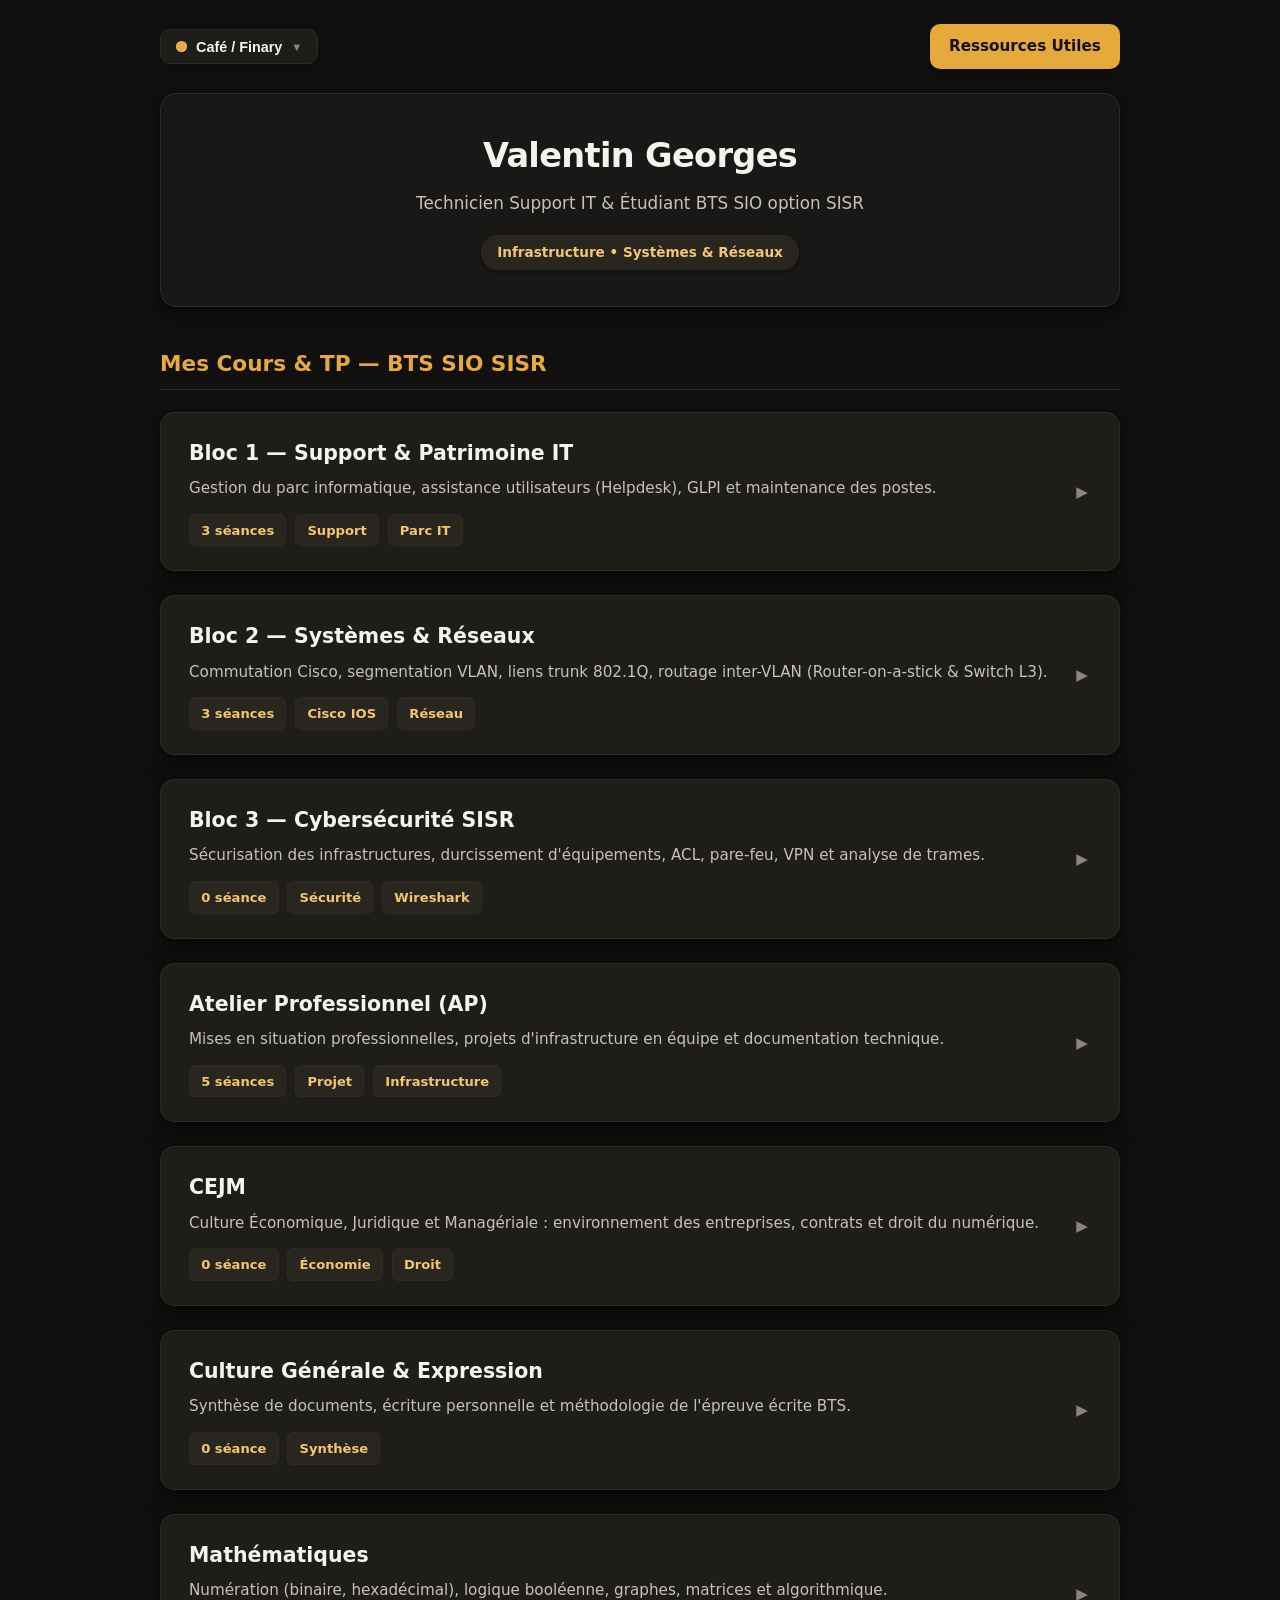
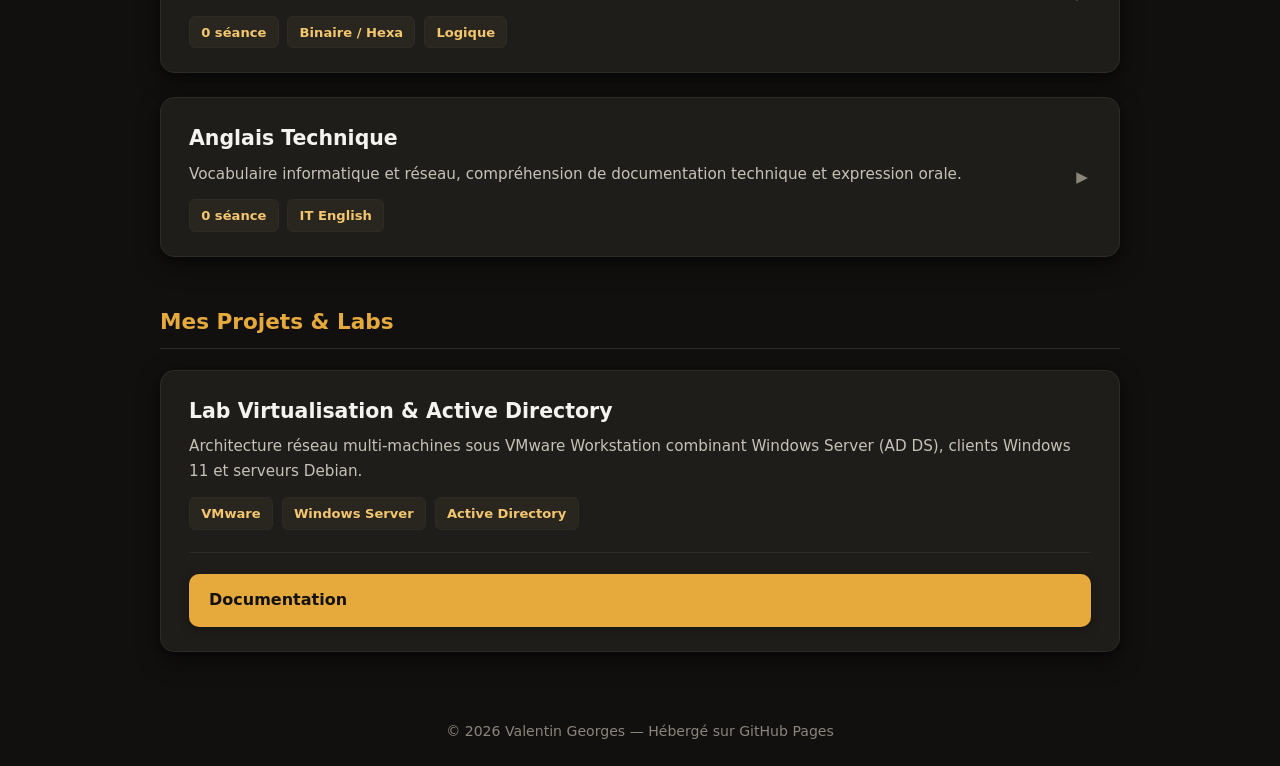
==== commit ea8dd9df: "style" ====
--- a/index.html
+++ b/index.html
@@ -3,7 +3,7 @@
 <head>
     <meta charset="UTF-8">
     <meta name="viewport" content="width=device-width, initial-scale=1.0">
-    <title>Valentin Georges | Portfolio & Cours BTS SIO SISR</title>
+    <title>Valentin Georges | Portfolio &amp; Cours BTS SIO SISR</title>
     <link rel="stylesheet" href="style.css">
     <script src="theme.js"></script>
 </head>
@@ -24,60 +24,76 @@
 
             <div class="grille-blocs">
                 <!-- BLOC 1 -->
-                <div class="card">
-                    <h2>Bloc 1 — Support &amp; Patrimoine IT</h2>
-                    <p>Gestion du parc informatique, assistance utilisateurs (Helpdesk), GLPI et maintenance des postes.</p>
-                    <div class="tags">
-                        <span class="tag">3 séances</span>
-                        <span class="tag">Support</span>
-                        <span class="tag">Parc IT</span>
-                    </div>
+                <details class="card">
+                    <summary>
+                        <div>
+                            <h2>Bloc 1 — Support &amp; Patrimoine IT</h2>
+                            <p>Gestion du parc informatique, assistance utilisateurs (Helpdesk), GLPI et maintenance des postes.</p>
+                        </div>
+                        <div class="tags">
+                            <span class="tag">3 séances</span>
+                            <span class="tag">Support</span>
+                            <span class="tag">Parc IT</span>
+                        </div>
+                    </summary>
                     <div class="card-liste-cours">
                         <a href="cours/tp1-vmware.html" class="btn btn-primary">TP 1 : Installation VM VMware Workstation</a>
                         <a href="cours/tp2-debian-grep.html" class="btn btn-primary">TP 2 : Utilisation de grep sous Debian</a>
                         <a href="cours/tp3-debian-ip.html" class="btn btn-primary">TP 3 : Configuration IP Statique sous Debian</a>
                     </div>
-                </div>
+                </details>
 
                 <!-- BLOC 2 -->
-                <div class="card">
-                    <h2>Bloc 2 — Systèmes &amp; Réseaux</h2>
-                    <p>Commutation Cisco, segmentation VLAN, liens trunk 802.1Q, routage inter-VLAN (Router-on-a-stick &amp; Switch L3).</p>
-                    <div class="tags">
-                        <span class="tag">3 séances</span>
-                        <span class="tag">Cisco IOS</span>
-                        <span class="tag">Réseau</span>
-                    </div>
+                <details class="card">
+                    <summary>
+                        <div>
+                            <h2>Bloc 2 — Systèmes &amp; Réseaux</h2>
+                            <p>Commutation Cisco, segmentation VLAN, liens trunk 802.1Q, routage inter-VLAN (Router-on-a-stick &amp; Switch L3).</p>
+                        </div>
+                        <div class="tags">
+                            <span class="tag">3 séances</span>
+                            <span class="tag">Cisco IOS</span>
+                            <span class="tag">Réseau</span>
+                        </div>
+                    </summary>
                     <div class="card-liste-cours">
                         <a href="cours/tp1-adresse-ip.html" class="btn btn-primary">TP 1 : L'Adresse IP (IPv4, Masque, ARP, DHCP)</a>
                         <a href="cours/tp2-vlan-trunk.html" class="btn btn-primary">TP 2 : Création VLANs &amp; Trunk</a>
                         <a href="cours/tp3-routage-intervlan.html" class="btn btn-primary">TP 3 : Routage Inter-VLAN &amp; L3</a>
                     </div>
-                </div>
+                </details>
 
                 <!-- BLOC 3 -->
-                <div class="card">
-                    <h2>Bloc 3 — Cybersécurité SISR</h2>
-                    <p>Sécurisation des infrastructures, durcissement d'équipements, ACL, pare-feu, VPN et analyse de trames.</p>
-                    <div class="tags">
-                        <span class="tag">0 séance</span>
-                        <span class="tag">Sécurité</span>
-                        <span class="tag">Wireshark</span>
-                    </div>
-                    <div class="card-liste-cours">
-                        <span class="cours-vide">Aucun cours publié pour le moment</span>
-                    </div>
-                </div>
+                <details class="card">
+                    <summary>
+                        <div>
+                            <h2>Bloc 3 — Cybersécurité SISR</h2>
+                            <p>Sécurisation des infrastructures, durcissement d'équipements, ACL, pare-feu, VPN et analyse de trames.</p>
+                        </div>
+                        <div class="tags">
+                            <span class="tag">0 séance</span>
+                            <span class="tag">Sécurité</span>
+                            <span class="tag">Wireshark</span>
+                        </div>
+                    </summary>
+                    <div class="card-liste-cours">
+                        <span class="cours-vide">Aucun cours publié pour le moment</span>
+                    </div>
+                </details>
 
                 <!-- ATELIER PROFESSIONNEL -->
-                <div class="card">
-                    <h2>Atelier Professionnel (AP)</h2>
-                    <p>Mises en situation professionnelles, projets d'infrastructure en équipe et documentation technique.</p>
-                    <div class="tags">
-                        <span class="tag">5 séances</span>
-                        <span class="tag">Projet</span>
-                        <span class="tag">Infrastructure</span>
-                    </div>
+                <details class="card">
+                    <summary>
+                        <div>
+                            <h2>Atelier Professionnel (AP)</h2>
+                            <p>Mises en situation professionnelles, projets d'infrastructure en équipe et documentation technique.</p>
+                        </div>
+                        <div class="tags">
+                            <span class="tag">5 séances</span>
+                            <span class="tag">Projet</span>
+                            <span class="tag">Infrastructure</span>
+                        </div>
+                    </summary>
                     <div class="card-liste-cours">
                         <a href="cours/ap1-steganographie.html" class="btn btn-primary">TP 1 : Stéganographie</a>
                         <a href="cours/ap2-intrusion-windows.html" class="btn btn-primary">TP 2 : Intrusion sous Windows</a>
@@ -85,61 +101,77 @@
                         <a href="cours/ap4-git.html" class="btn btn-primary">TP 4 : Gestion de Versions avec Git</a>
                         <a href="cours/tp5-decouverte-kali.html" class="btn btn-primary">TP 5 : Découverte Kali Linux (macchanger &amp; Zenmap)</a>
                     </div>
-                </div>
+                </details>
 
                 <!-- CEJM -->
-                <div class="card">
-                    <h2>CEJM</h2>
-                    <p>Culture Économique, Juridique et Managériale : environnement des entreprises, contrats et droit du numérique.</p>
-                    <div class="tags">
-                        <span class="tag">0 séance</span>
-                        <span class="tag">Économie</span>
-                        <span class="tag">Droit</span>
-                    </div>
-                    <div class="card-liste-cours">
-                        <span class="cours-vide">Aucun cours publié pour le moment</span>
-                    </div>
-                </div>
+                <details class="card">
+                    <summary>
+                        <div>
+                            <h2>CEJM</h2>
+                            <p>Culture Économique, Juridique et Managériale : environnement des entreprises, contrats et droit du numérique.</p>
+                        </div>
+                        <div class="tags">
+                            <span class="tag">0 séance</span>
+                            <span class="tag">Économie</span>
+                            <span class="tag">Droit</span>
+                        </div>
+                    </summary>
+                    <div class="card-liste-cours">
+                        <span class="cours-vide">Aucun cours publié pour le moment</span>
+                    </div>
+                </details>
 
                 <!-- CULTURE GÉNÉRALE -->
-                <div class="card">
-                    <h2>Culture Générale &amp; Expression</h2>
-                    <p>Synthèse de documents, écriture personnelle et méthodologie de l'épreuve écrite BTS.</p>
-                    <div class="tags">
-                        <span class="tag">0 séance</span>
-                        <span class="tag">Synthèse</span>
-                    </div>
-                    <div class="card-liste-cours">
-                        <span class="cours-vide">Aucun cours publié pour le moment</span>
-                    </div>
-                </div>
+                <details class="card">
+                    <summary>
+                        <div>
+                            <h2>Culture Générale &amp; Expression</h2>
+                            <p>Synthèse de documents, écriture personnelle et méthodologie de l'épreuve écrite BTS.</p>
+                        </div>
+                        <div class="tags">
+                            <span class="tag">0 séance</span>
+                            <span class="tag">Synthèse</span>
+                        </div>
+                    </summary>
+                    <div class="card-liste-cours">
+                        <span class="cours-vide">Aucun cours publié pour le moment</span>
+                    </div>
+                </details>
 
                 <!-- MATHÉMATIQUES -->
-                <div class="card">
-                    <h2>Mathématiques</h2>
-                    <p>Numération (binaire, hexadécimal), logique booléenne, graphes, matrices et algorithmique.</p>
-                    <div class="tags">
-                        <span class="tag">0 séance</span>
-                        <span class="tag">Binaire / Hexa</span>
-                        <span class="tag">Logique</span>
-                    </div>
-                    <div class="card-liste-cours">
-                        <span class="cours-vide">Aucun cours publié pour le moment</span>
-                    </div>
-                </div>
+                <details class="card">
+                    <summary>
+                        <div>
+                            <h2>Mathématiques</h2>
+                            <p>Numération (binaire, hexadécimal), logique booléenne, graphes, matrices et algorithmique.</p>
+                        </div>
+                        <div class="tags">
+                            <span class="tag">0 séance</span>
+                            <span class="tag">Binaire / Hexa</span>
+                            <span class="tag">Logique</span>
+                        </div>
+                    </summary>
+                    <div class="card-liste-cours">
+                        <span class="cours-vide">Aucun cours publié pour le moment</span>
+                    </div>
+                </details>
 
                 <!-- ANGLAIS TECHNIQUE -->
-                <div class="card">
-                    <h2>Anglais Technique</h2>
-                    <p>Vocabulaire informatique et réseau, compréhension de documentation technique et expression orale.</p>
-                    <div class="tags">
-                        <span class="tag">0 séance</span>
-                        <span class="tag">IT English</span>
-                    </div>
-                    <div class="card-liste-cours">
-                        <span class="cours-vide">Aucun cours publié pour le moment</span>
-                    </div>
-                </div>
+                <details class="card">
+                    <summary>
+                        <div>
+                            <h2>Anglais Technique</h2>
+                            <p>Vocabulaire informatique et réseau, compréhension de documentation technique et expression orale.</p>
+                        </div>
+                        <div class="tags">
+                            <span class="tag">0 séance</span>
+                            <span class="tag">IT English</span>
+                        </div>
+                    </summary>
+                    <div class="card-liste-cours">
+                        <span class="cours-vide">Aucun cours publié pour le moment</span>
+                    </div>
+                </details>
             </div>
 
             <!-- MES PROJETS & LABS -->
@@ -166,7 +198,6 @@
     </div>
 
     <script>
-        // Mise à jour automatique du nombre de séances sur chaque matière
         document.querySelectorAll(".grille-blocs .card").forEach((carte) => {
             const badgeSeances = carte.querySelector(".tag");
             const nbCours = carte.querySelectorAll(".card-liste-cours a.btn").length;
@@ -176,4 +207,4 @@
         });
     </script>
 </body>
-</html>
+</html>
--- a/style.css
+++ b/style.css
@@ -136,9 +136,9 @@
     background: var(--bg-card);
     color: var(--text-primary);
     border: 1px solid var(--border-color);
-    padding: 0.5rem 0.9rem;
+    padding: 0.55rem 0.95rem;
     border-radius: 10px;
-    font-size: 0.88rem;
+    font-size: 0.9rem;
     font-weight: 600;
     cursor: pointer;
     box-shadow: var(--shadow-sm);
@@ -199,7 +199,7 @@
     border: none;
     padding: 0.55rem 0.75rem;
     border-radius: 8px;
-    font-size: 0.86rem;
+    font-size: 0.88rem;
     font-weight: 500;
     cursor: pointer;
     text-align: left;
@@ -231,7 +231,7 @@
     border: 1px solid var(--border-color);
     border-radius: 16px;
     padding: 2.2rem 1.5rem;
-    margin-bottom: 2.25rem;
+    margin-bottom: 2.5rem;
     box-shadow: var(--shadow-md);
 }
 
@@ -266,10 +266,10 @@
 .btn {
     display: inline-block;
     text-decoration: none;
-    padding: 0.6rem 1.15rem;
-    border-radius: 9px;
+    padding: 0.65rem 1.2rem;
+    border-radius: 10px;
     font-weight: 600;
-    font-size: 0.92rem;
+    font-size: 0.95rem;
     cursor: pointer;
     border: none;
     box-shadow: var(--shadow-sm);
@@ -305,13 +305,13 @@
 }
 
 /* =========================================================
-   CARTES MATIÈRES & PROJETS (FIXES, SANS ACCORDÉON)
+   CARTES DÉPLIANTES MATIÈRES & PROJETS (INDEX.HTML)
    ========================================================= */
 .section-titre {
-    font-size: 1.3rem;
+    font-size: 1.35rem;
     color: var(--accent-primary);
-    margin-top: 2.75rem;
-    margin-bottom: 1.25rem;
+    margin-top: 3rem;
+    margin-bottom: 1.35rem;
     padding-bottom: 0.5rem;
     border-bottom: 1px solid var(--border-color);
 }
@@ -335,7 +335,7 @@
     padding: 1.5rem 1.75rem;
     margin-bottom: 1.5rem;
     box-shadow: var(--shadow-md);
-    transition: border-color 0.2s ease, box-shadow 0.2s ease, transform 0.2s ease;
+    transition: border-color 0.2s ease, box-shadow 0.2s ease;
 }
 
 .grille-blocs .card,
@@ -343,51 +343,72 @@
     margin-bottom: 0;
 }
 
-.card:hover {
+.card:hover,
+details.card[open] {
     box-shadow: var(--shadow-hover);
     border-color: var(--accent-primary);
 }
 
-/* Neutralise le comportement cliquable si la balise <details>/<summary> est encore présente */
-.card summary {
+/* En-tête cliquable de la matière : empilé verticalement (Titre -> Texte -> Tags en bas) */
+details.card summary {
     list-style: none;
-    pointer-events: none;
-    cursor: default;
-    display: flex;
-    justify-content: space-between;
-    align-items: center;
+    cursor: pointer;
+    display: flex;
+    flex-direction: column;
+    align-items: flex-start;
+    gap: 0.85rem;
+    position: relative;
+    padding-right: 2.25rem;
+    user-select: none;
+}
+
+details.card summary::-webkit-details-marker {
+    display: none;
+}
+
+/* Triangle quand fermé -> Losange quand ouvert */
+details.card summary::after {
+    content: "▶";
+    position: absolute;
+    right: 0.2rem;
+    top: 50%;
+    transform: translateY(-50%);
+    font-size: 0.95rem;
+    color: var(--text-muted);
+    transition: color 0.2s ease, transform 0.2s ease;
+}
+
+details.card[open] summary::after {
+    content: "◆";
+    color: var(--accent-primary);
+    font-size: 1.05rem;
+    transform: translateY(-50%) scale(1.1);
+}
+
+.card h2 {
+    font-size: 1.28rem;
+    color: var(--text-primary);
+    margin-bottom: 0.4rem;
+}
+
+.card p {
+    font-size: 0.95rem;
+    color: var(--text-secondary);
+    margin-bottom: 0.9rem;
+}
+
+details.card summary p {
+    margin-bottom: 0;
+}
+
+.tags {
+    display: flex;
+    gap: 0.55rem;
     flex-wrap: wrap;
-    gap: 1rem;
-}
-
-.card summary::-webkit-details-marker {
-    display: none;
-}
-
-.card h2 {
-    font-size: 1.25rem;
-    color: var(--text-primary);
-    margin-bottom: 0.35rem;
-}
-
-.card p {
-    font-size: 0.94rem;
-    color: var(--text-secondary);
-    margin-bottom: 0.85rem;
-}
-
-.card summary p {
-    margin-bottom: 0;
-}
-
-.tags {
-    display: flex;
-    gap: 0.5rem;
-    flex-wrap: wrap;
-    margin-bottom: 0.75rem;
-}
-
-.card summary .tags {
+    margin-bottom: 0.9rem;
+}
+
+details.card summary .tags {
     margin-bottom: 0;
 }
 
@@ -395,29 +416,35 @@
     background: var(--tag-bg);
     color: var(--tag-text);
     border: 1px solid var(--border-color);
-    padding: 0.25rem 0.65rem;
+    padding: 0.3rem 0.7rem;
     border-radius: 6px;
-    font-size: 0.8rem;
+    font-size: 0.82rem;
     font-weight: 600;
 }
 
+/* Liste des cours dépliée : grands boutons espacés */
 .card-liste-cours {
-    margin-top: 1.15rem;
-    padding-top: 1.15rem;
+    margin-top: 1.35rem;
+    padding-top: 1.35rem;
     border-top: 1px solid var(--border-color);
-    display: grid;
-    grid-template-columns: repeat(auto-fill, minmax(260px, 1fr));
-    gap: 0.8rem;
+    display: flex;
+    flex-direction: column;
+    gap: 0.9rem;
 }
 
 .card-liste-cours .btn {
+    display: block;
+    width: 100%;
     text-align: left;
+    padding: 0.95rem 1.25rem;
+    font-size: 1rem;
+    line-height: 1.4;
 }
 
 .cours-vide {
     color: var(--text-muted);
     font-style: italic;
-    font-size: 0.9rem;
+    font-size: 0.95rem;
 }
 
 /* =========================================================
@@ -617,8 +644,8 @@
     background: var(--bg-card);
     border: 1px solid var(--border-color);
     border-radius: 10px;
-    padding: 0.9rem 1.15rem;
-    margin-bottom: 0.75rem;
+    padding: 0.95rem 1.15rem;
+    margin-bottom: 0.85rem;
     box-shadow: var(--shadow-sm);
     transition: box-shadow 0.2s ease, border-color 0.2s ease;
 }
@@ -634,7 +661,7 @@
 }
 
 .commande-desc {
-    font-size: 0.88rem;
+    font-size: 0.9rem;
     color: var(--text-secondary);
     margin-top: 0.25rem;
 }
@@ -643,9 +670,9 @@
     background: var(--accent-primary);
     color: var(--accent-text-on-btn);
     border: none;
-    padding: 0.45rem 0.9rem;
-    border-radius: 7px;
-    font-size: 0.85rem;
+    padding: 0.5rem 0.95rem;
+    border-radius: 8px;
+    font-size: 0.88rem;
     font-weight: 600;
     cursor: pointer;
     white-space: nowrap;
@@ -661,8 +688,8 @@
    ========================================================= */
 footer {
     text-align: center;
-    margin-top: 2.5rem;
-    padding-top: 1rem;
+    margin-top: 3rem;
+    padding-top: 1.25rem;
     color: var(--text-muted);
     font-size: 0.88rem;
 }
@@ -678,4 +705,4 @@
     .btn-copier {
         width: 100%;
     }
-}
+}
